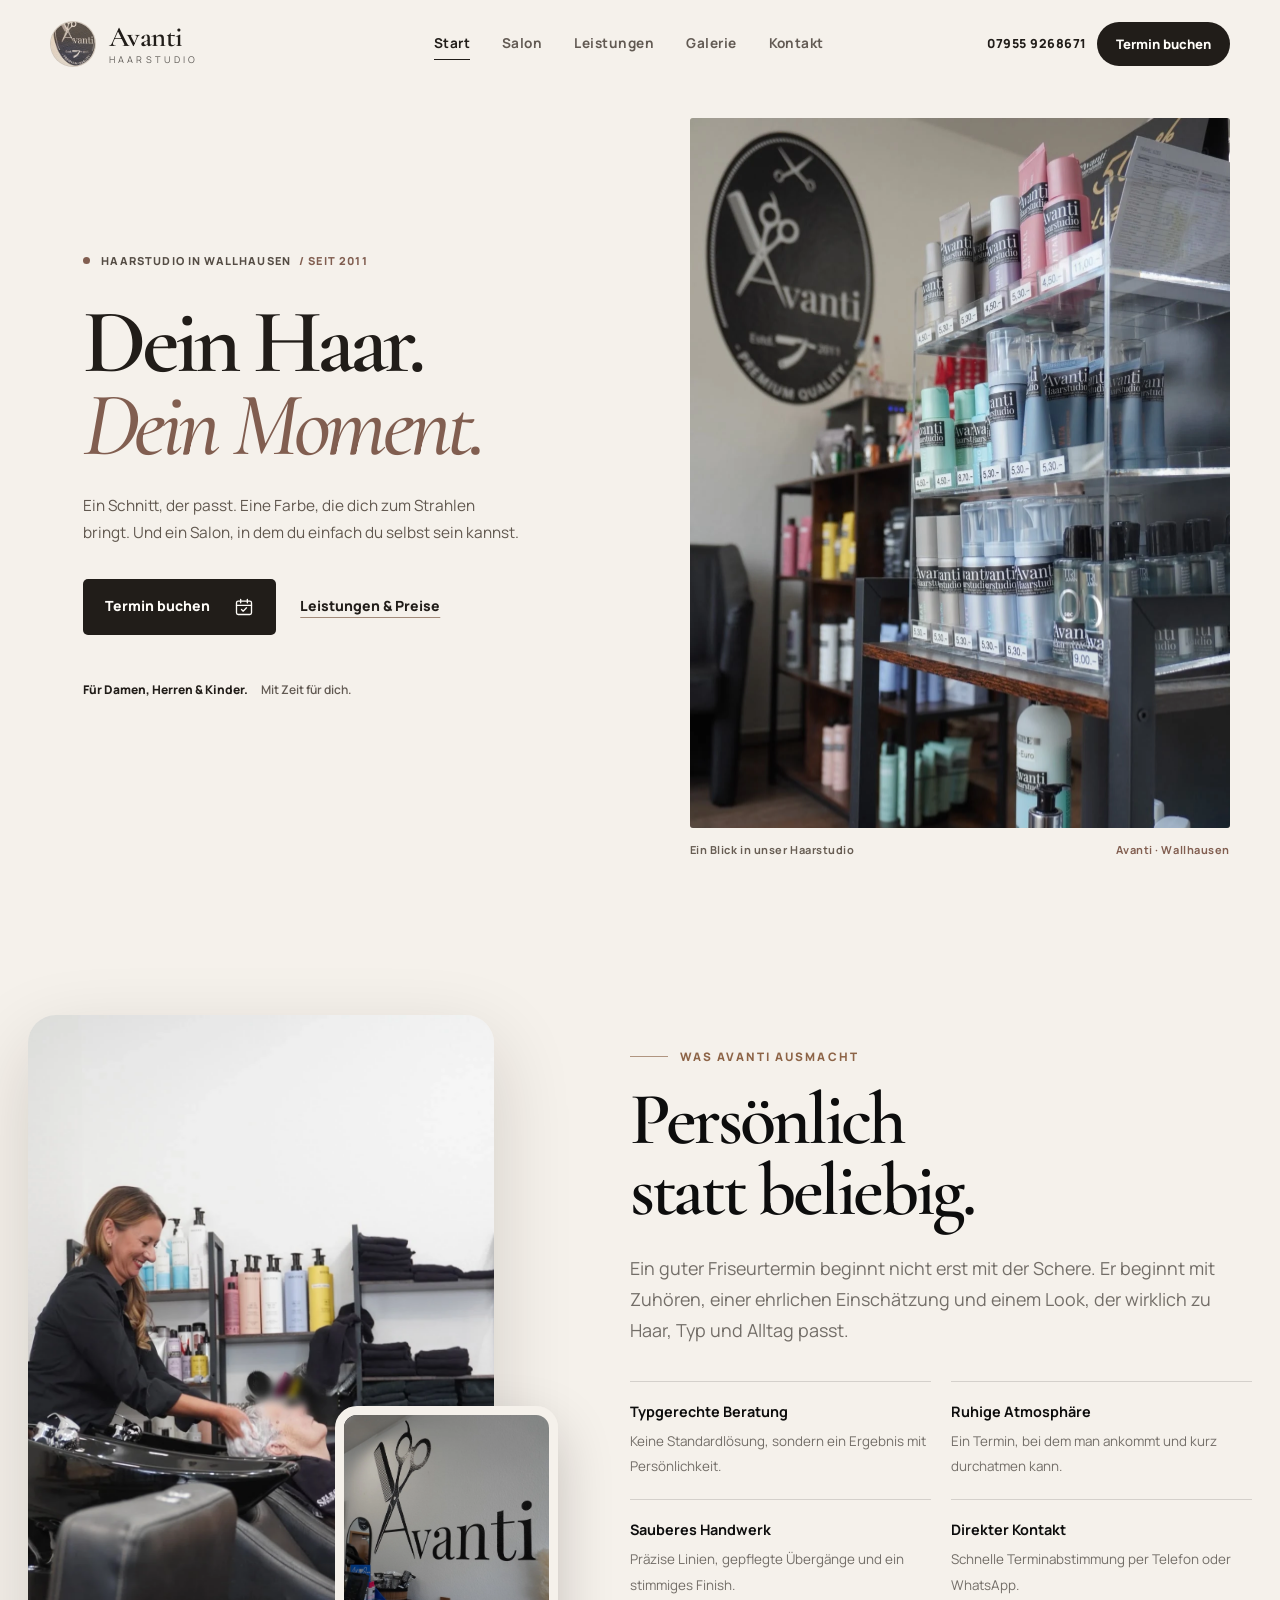
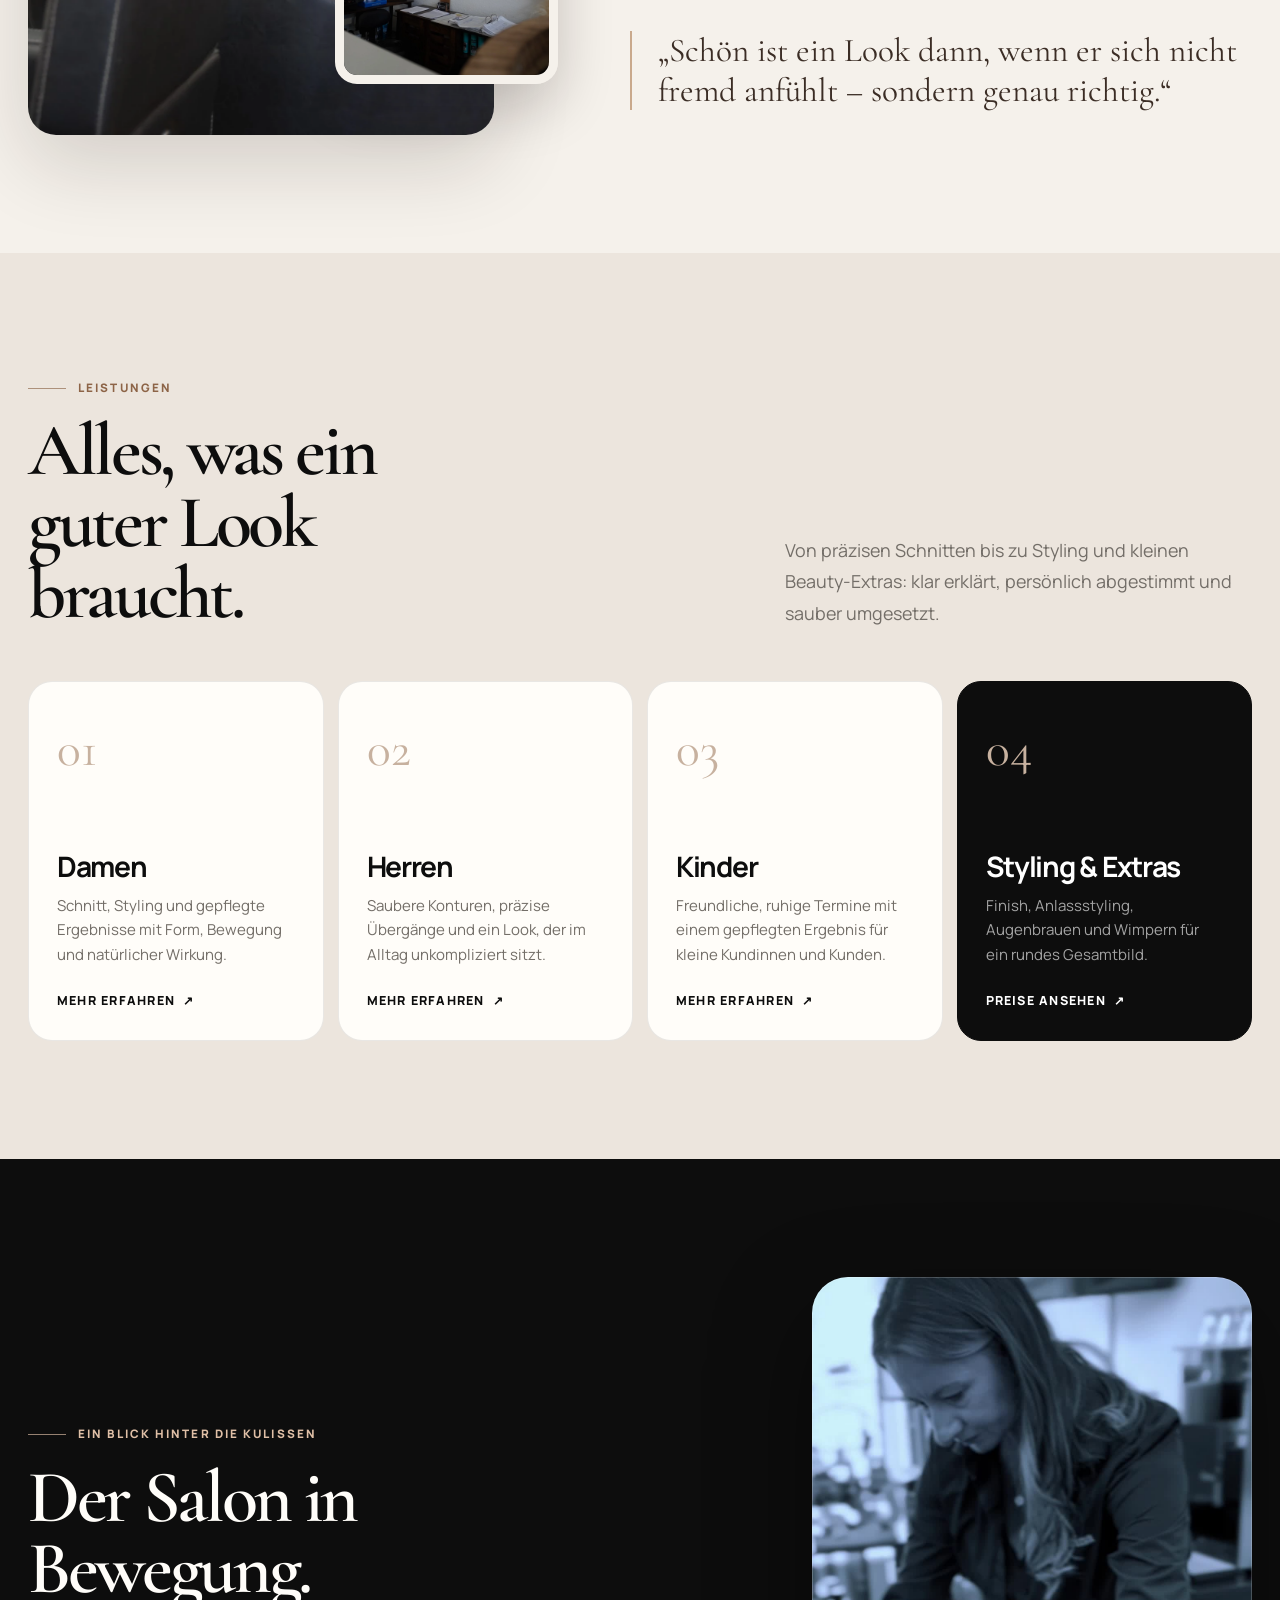
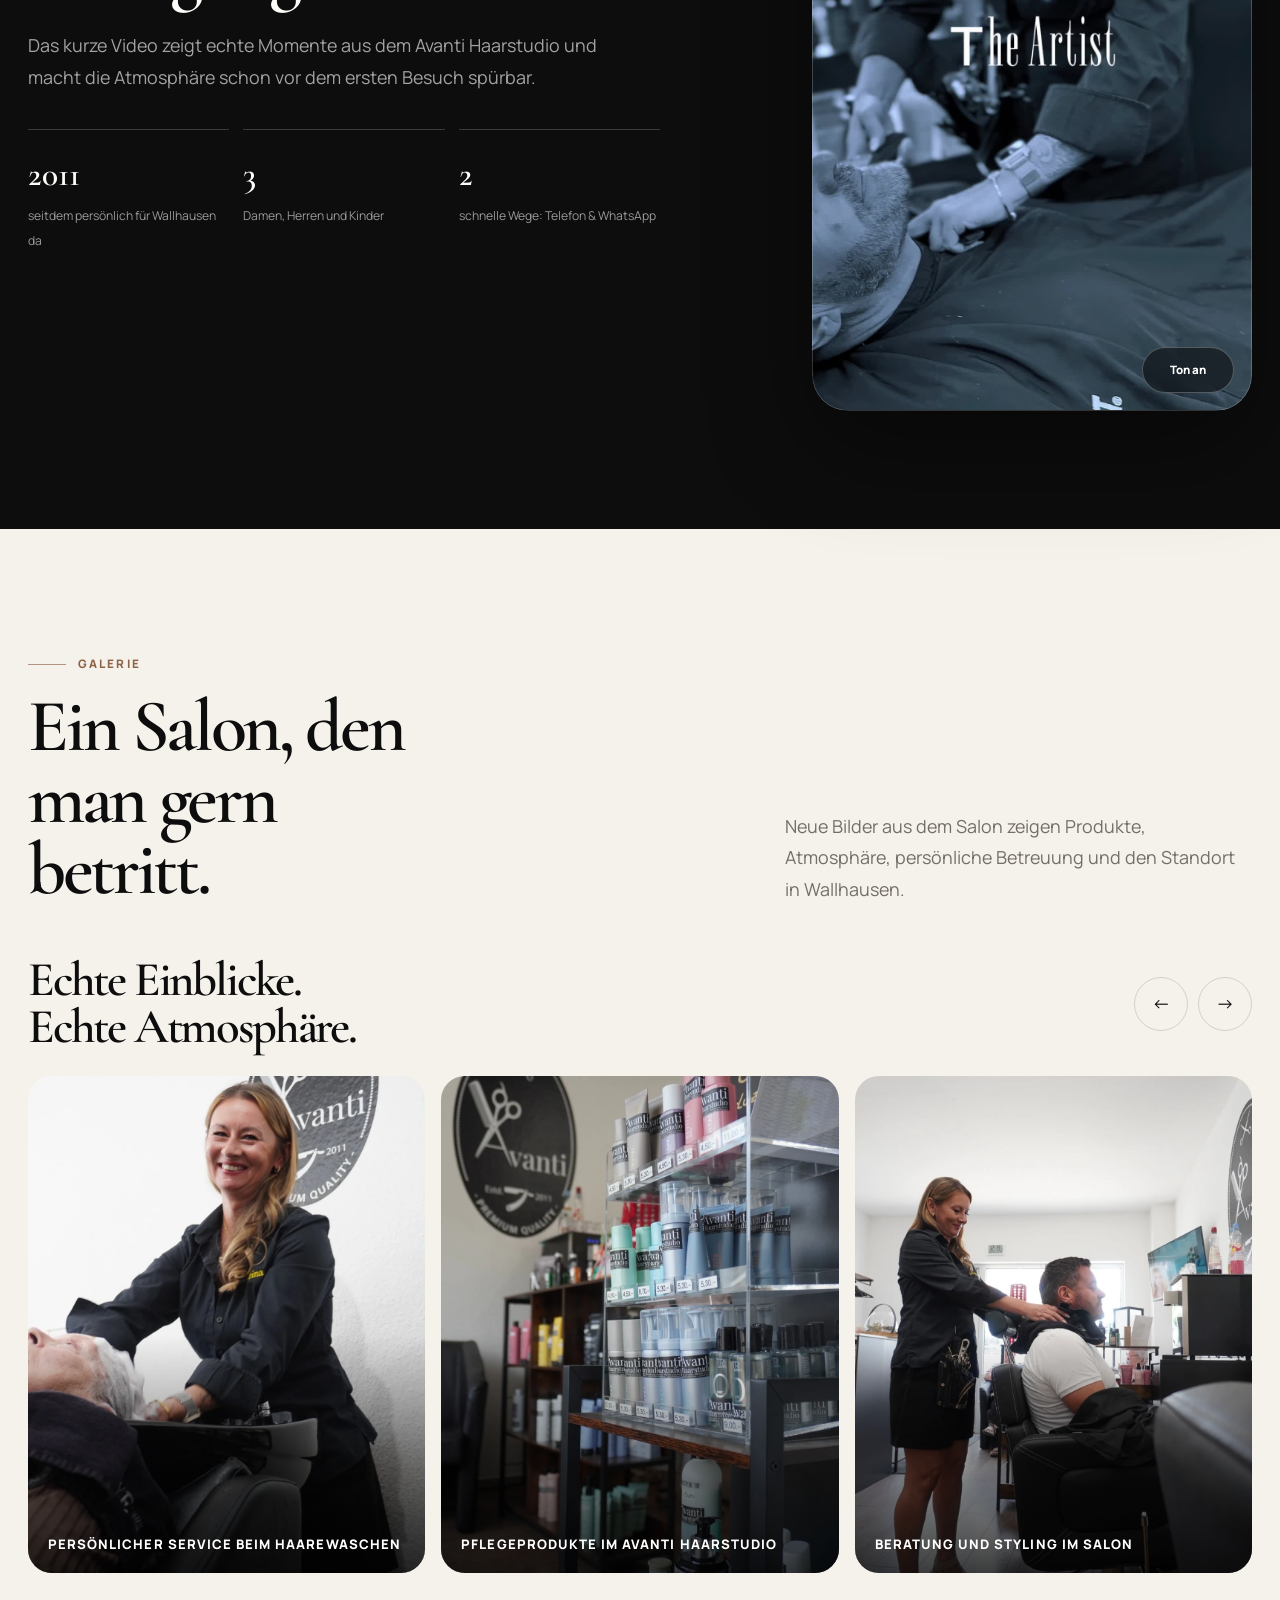
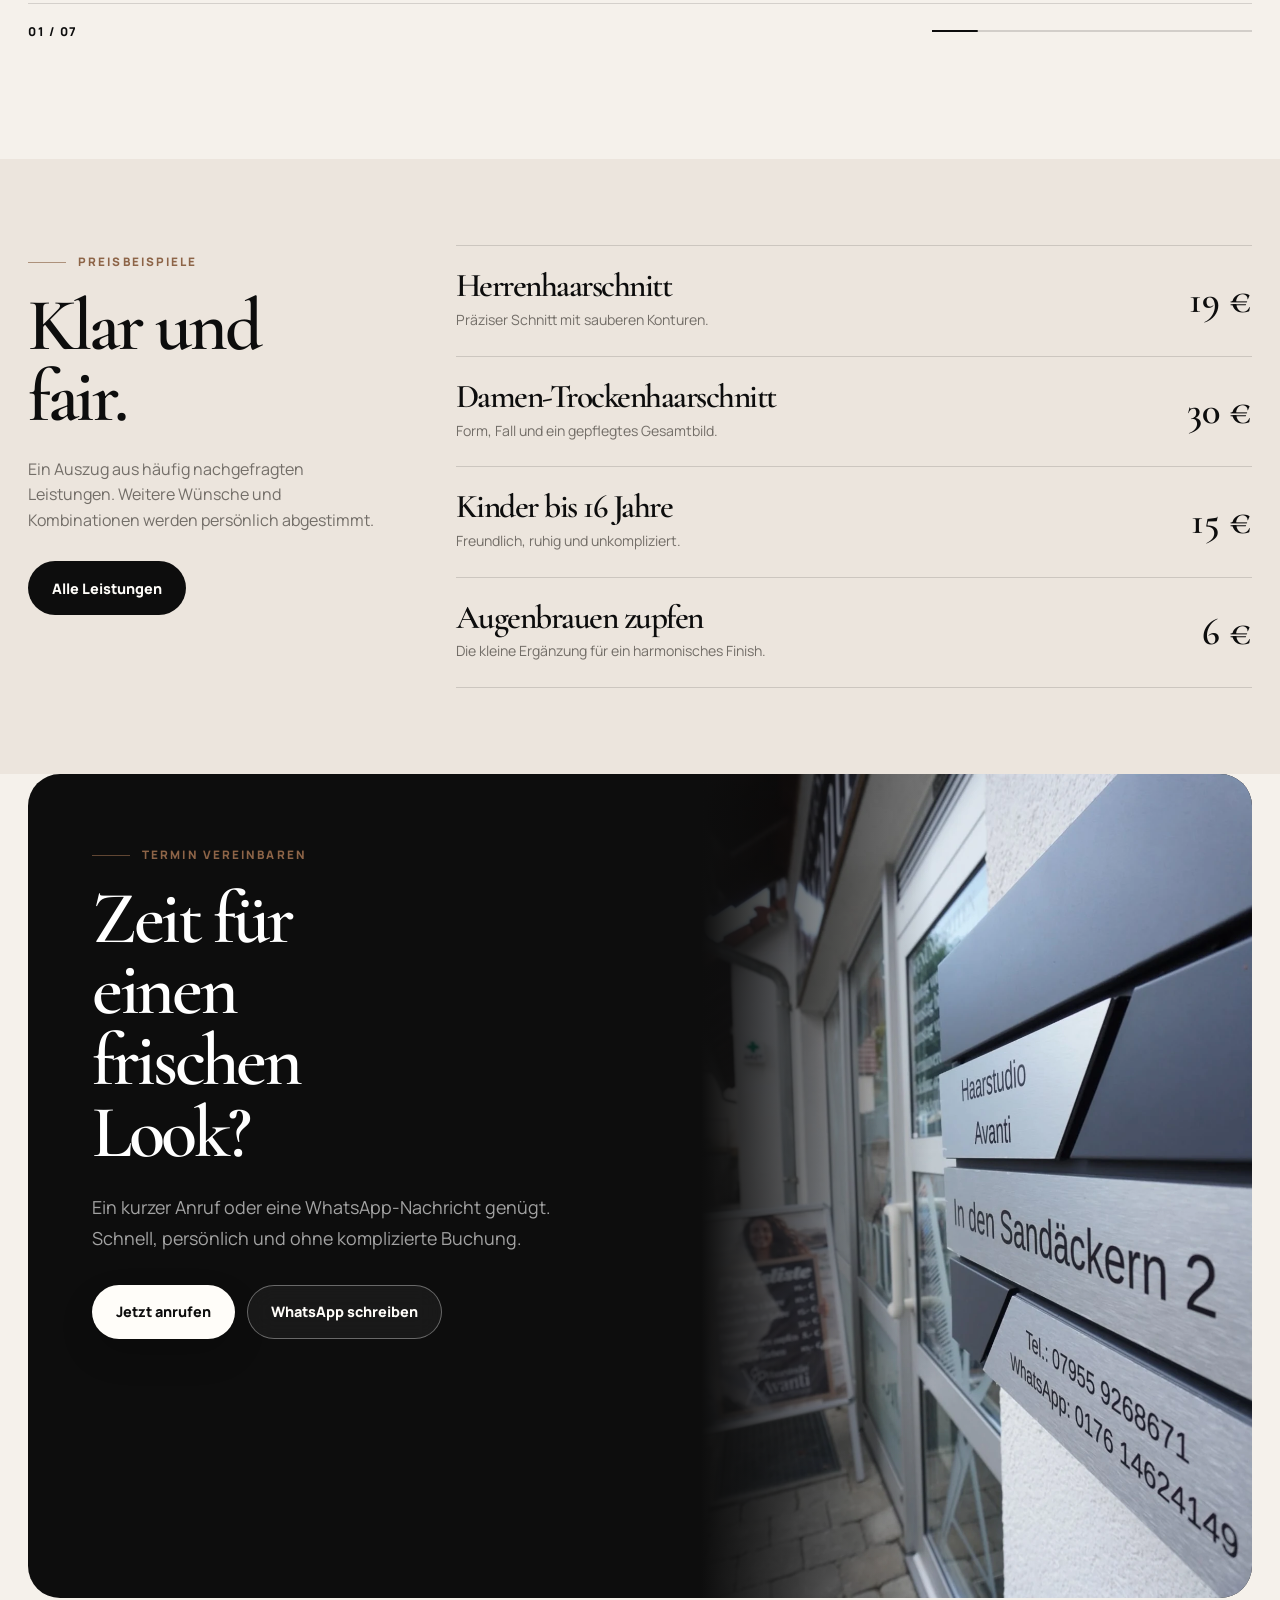
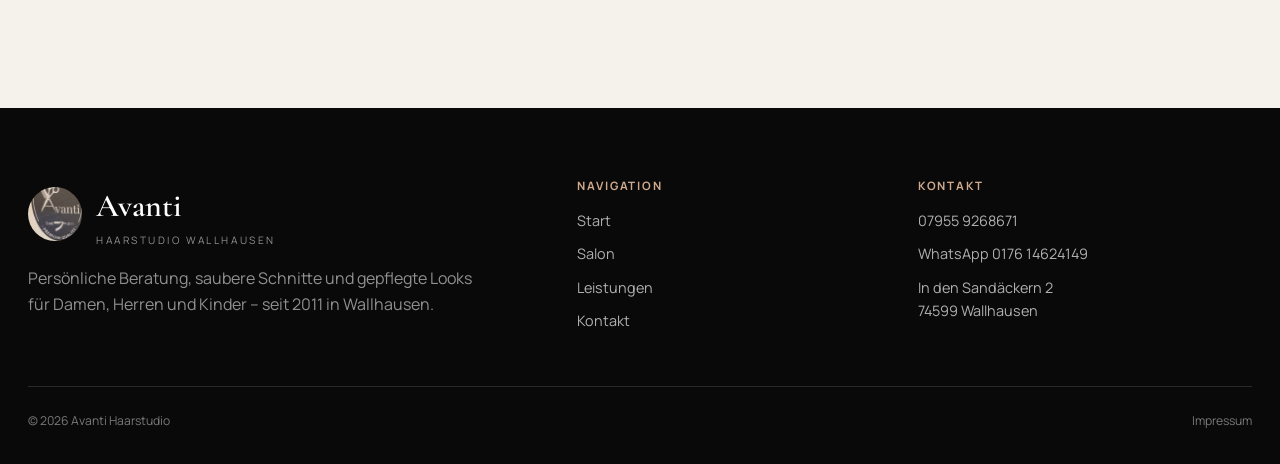
==== index.html @ 5f0ac70f "Add files via upload" ====
<!doctype html><html lang="de"><head><meta charset="utf-8"><meta name="viewport" content="width=device-width,initial-scale=1"><title>Avanti Haarstudio | Moderner Friseur in Wallhausen</title><meta name="description" content="Avanti Haarstudio in Wallhausen – persönliche Beratung, Damen-, Herren- und Kinderhaarschnitte, Styling und gepflegte Ergebnisse."><meta name="theme-color" content="#f5f1eb"><link rel="preconnect" href="https://fonts.googleapis.com"><link rel="preconnect" href="https://fonts.gstatic.com" crossorigin><link href="https://fonts.googleapis.com/css2?family=Cormorant+Garamond:ital,wght@0,500;0,600;0,700;1,500;1,600&family=Manrope:wght@400;500;600;700;800&display=swap" rel="stylesheet"><link rel="icon" href="./assets/img/favicon.svg" type="image/svg+xml"><link rel="stylesheet" href="./assets/css/style-v7.css"><link rel="stylesheet" href="./assets/css/home-hero-v8.css"><script type="application/ld+json">{"@context": "https://schema.org", "@type": "HairSalon", "name": "Avanti Haarstudio", "url": "https://haarstudio-avanti.de/", "telephone": "07955 9268671", "address": {"@type": "PostalAddress", "streetAddress": "In den Sandäckern 2", "postalCode": "74599", "addressLocality": "Wallhausen", "addressCountry": "DE"}}</script></head><body data-page="home"><header class="site-header"><div class="header-shell"><a class="brand" href="./" aria-label="Avanti Haarstudio Startseite"><span class="brand__mark"><img src="./assets/img/logo-mark.webp" alt="Avanti Haarstudio Logo"></span><span class="brand__text"><strong>Avanti</strong><small>HAARSTUDIO</small></span></a><nav class="main-nav" id="mainNav" aria-label="Hauptnavigation"><a href="./" data-page-link="home">Start</a><a href="./salon/" data-page-link="salon">Salon</a><a href="./leistungen/" data-page-link="leistungen">Leistungen</a><a href="./#galerie">Galerie</a><a href="./kontakt/" data-page-link="kontakt">Kontakt</a></nav><div class="header-actions"><a class="header-phone" href="tel:079559268671">07955 9268671</a><a class="btn btn--light btn--small" href="./termin/">Termin buchen</a><button class="menu-toggle" id="menuToggle" type="button" aria-expanded="false" aria-controls="mainNav" aria-label="Menü öffnen"><span></span><span></span><span></span></button></div></div></header><div class="nav-backdrop" id="navBackdrop"></div><main><section class="avanti-hero" aria-labelledby="avanti-hero-title">
  <div class="avanti-hero__layout">
    <div class="avanti-hero__copy">
      <div class="avanti-hero__eyebrow"><span class="avanti-hero__dot" aria-hidden="true"></span> Haarstudio in Wallhausen <span class="avanti-hero__since">/ Seit 2011</span></div>
      <h1 id="avanti-hero-title">Dein Haar.<br><em>Dein Moment.</em></h1>
      <p class="avanti-hero__description">Ein Schnitt, der passt. Eine Farbe, die dich zum Strahlen bringt. Und ein Salon, in dem du einfach du selbst sein kannst.</p>
      <div class="avanti-hero__actions">
        <a class="avanti-hero__primary" href="./termin/">Termin buchen <svg aria-hidden="true" width="20" height="20" viewBox="0 0 24 24" fill="none" stroke="currentColor" stroke-width="1.6" stroke-linecap="round" stroke-linejoin="round"><rect x="3" y="5" width="18" height="16" rx="2"/><path d="M16 3v4M8 3v4M3 10h18m-12 5 2 2 4-4"/></svg></a>
        <a class="avanti-hero__secondary" href="./leistungen/">Leistungen &amp; Preise</a>
      </div>
      <div class="avanti-hero__audience"><span>Für Damen, Herren &amp; Kinder.</span><span>Mit Zeit für dich.</span></div>
    </div>
    <figure class="avanti-hero__visual">
      <div class="avanti-hero__photo"><img src="./assets/img/hero-avanti-original.webp" width="1080" height="1616" alt="Originalaufnahme aus dem Avanti Haarstudio: Salonlogo und ausgewählte Haarpflegeprodukte" fetchpriority="high" decoding="async"></div>
      <figcaption><span>Ein Blick in unser Haarstudio</span><span>Avanti <span aria-hidden="true">&middot;</span> Wallhausen</span></figcaption>
    </figure>
  </div>
</section><section class="section"><div class="container editorial-grid"><div class="editorial-media reveal"><div class="editorial-media__main"><img src="./assets/img/salon-hero-side.webp?v=7" alt="Mitarbeiterin beim Haarewaschen im Avanti Haarstudio"></div><div class="editorial-media__detail"><img src="./assets/img/salon-logo-wall-new.webp" alt="Avanti Schriftzug im Salon"></div></div><div class="editorial-copy reveal"><span class="section-label">Was Avanti ausmacht</span><h2>Persönlich statt beliebig.</h2><p class="lead">Ein guter Friseurtermin beginnt nicht erst mit der Schere. Er beginnt mit Zuhören, einer ehrlichen Einschätzung und einem Look, der wirklich zu Haar, Typ und Alltag passt.</p><div class="editorial-points"><div class="editorial-point"><strong>Typgerechte Beratung</strong><span>Keine Standardlösung, sondern ein Ergebnis mit Persönlichkeit.</span></div><div class="editorial-point"><strong>Ruhige Atmosphäre</strong><span>Ein Termin, bei dem man ankommt und kurz durchatmen kann.</span></div><div class="editorial-point"><strong>Sauberes Handwerk</strong><span>Präzise Linien, gepflegte Übergänge und ein stimmiges Finish.</span></div><div class="editorial-point"><strong>Direkter Kontakt</strong><span>Schnelle Terminabstimmung per Telefon oder WhatsApp.</span></div></div><div class="quote">„Schön ist ein Look dann, wenn er sich nicht fremd anfühlt – sondern genau richtig.“</div></div></div></section><section class="section section--paper2"><div class="container"><div class="section-head reveal"><div><span class="section-label">Leistungen</span><h2>Alles, was ein guter Look braucht.</h2></div><p class="lead">Von präzisen Schnitten bis zu Styling und kleinen Beauty-Extras: klar erklärt, persönlich abgestimmt und sauber umgesetzt.</p></div><div class="service-grid"><article class="service-card reveal"><span class="service-card__number">01</span><div><h3>Damen</h3><p>Schnitt, Styling und gepflegte Ergebnisse mit Form, Bewegung und natürlicher Wirkung.</p><a class="service-card__link" href="./leistungen/">Mehr erfahren</a></div></article><article class="service-card reveal"><span class="service-card__number">02</span><div><h3>Herren</h3><p>Saubere Konturen, präzise Übergänge und ein Look, der im Alltag unkompliziert sitzt.</p><a class="service-card__link" href="./leistungen/">Mehr erfahren</a></div></article><article class="service-card reveal"><span class="service-card__number">03</span><div><h3>Kinder</h3><p>Freundliche, ruhige Termine mit einem gepflegten Ergebnis für kleine Kundinnen und Kunden.</p><a class="service-card__link" href="./leistungen/">Mehr erfahren</a></div></article><article class="service-card service-card--dark reveal"><span class="service-card__number">04</span><div><h3>Styling & Extras</h3><p>Finish, Anlassstyling, Augenbrauen und Wimpern für ein rundes Gesamtbild.</p><a class="service-card__link" href="./leistungen/">Preise ansehen</a></div></article></div></div></section><section class="section section--dark"><div class="container video-story"><div class="video-copy reveal"><span class="section-label">Ein Blick hinter die Kulissen</span><h2>Der Salon in Bewegung.</h2><p class="lead">Das kurze Video zeigt echte Momente aus dem Avanti Haarstudio und macht die Atmosphäre schon vor dem ersten Besuch spürbar.</p><div class="video-stats"><div class="video-stat"><strong>2011</strong><span>seitdem persönlich für Wallhausen da</span></div><div class="video-stat"><strong>3</strong><span>Damen, Herren und Kinder</span></div><div class="video-stat"><strong>2</strong><span>schnelle Wege: Telefon & WhatsApp</span></div></div></div><div class="video-frame reveal"><video data-salon-video autoplay muted loop playsinline poster="./assets/img/avanti-salon-tour-poster.jpg?v=7"><source src="./assets/img/avanti-salon-tour.mp4?v=7" type="video/mp4"></video><button class="video-toggle" data-video-toggle type="button">Ton an</button></div></div></section><section class="section" id="galerie"><div class="container"><div class="section-head reveal"><div><span class="section-label">Galerie</span><h2>Ein Salon, den man gern betritt.</h2></div><p class="lead">Neue Bilder aus dem Salon zeigen Produkte, Atmosphäre, persönliche Betreuung und den Standort in Wallhausen.</p></div><div class="gallery-shell reveal" data-gallery-slider><div class="gallery-toolbar"><h3>Echte Einblicke.<br>Echte Atmosphäre.</h3><div class="gallery-arrows"><button class="gallery-arrow" data-gallery-prev type="button" aria-label="Vorherige Bilder">←</button><button class="gallery-arrow" data-gallery-next type="button" aria-label="Nächste Bilder">→</button></div></div><div class="gallery-viewport"><div class="gallery-track"><article class="gallery-slide"><button class="gallery-card" data-lightbox="./assets/img/salon-wash-smile.webp" data-title="Persönlicher Service beim Haarewaschen"><img src="./assets/img/salon-wash-smile.webp" alt="Persönlicher Service beim Haarewaschen" loading="lazy"><span>Persönlicher Service beim Haarewaschen</span></button></article><article class="gallery-slide"><button class="gallery-card" data-lightbox="./assets/img/salon-products.webp?v=7" data-title="Pflegeprodukte im Avanti Haarstudio"><img src="./assets/img/salon-products.webp?v=7" alt="Pflegeprodukte im Avanti Haarstudio" loading="lazy"><span>Pflegeprodukte im Avanti Haarstudio</span></button></article><article class="gallery-slide"><button class="gallery-card" data-lightbox="./assets/img/salon-service-chair.webp" data-title="Beratung und Styling im Salon"><img src="./assets/img/salon-service-chair.webp" alt="Beratung und Styling im Salon" loading="lazy"><span>Beratung und Styling im Salon</span></button></article><article class="gallery-slide"><button class="gallery-card" data-lightbox="./assets/img/salon-relax-chair.webp" data-title="Entspannter Moment im Friseurstuhl"><img src="./assets/img/salon-relax-chair.webp" alt="Entspannter Moment im Friseurstuhl" loading="lazy"><span>Entspannter Moment im Friseurstuhl</span></button></article><article class="gallery-slide"><button class="gallery-card" data-lightbox="./assets/img/salon-logo-wall-new.webp" data-title="Das Avanti Logo im Salon"><img src="./assets/img/salon-logo-wall-new.webp" alt="Das Avanti Logo im Salon" loading="lazy"><span>Das Avanti Logo im Salon</span></button></article><article class="gallery-slide"><button class="gallery-card" data-lightbox="./assets/img/salon-exterior-sign.webp" data-title="Der Eingang in Wallhausen"><img src="./assets/img/salon-exterior-sign.webp" alt="Der Eingang in Wallhausen" loading="lazy"><span>Der Eingang in Wallhausen</span></button></article><article class="gallery-slide"><button class="gallery-card" data-lightbox="./assets/img/gallery-collage.webp" data-title="Frisuren und Stylings aus dem Salon"><img src="./assets/img/gallery-collage.webp" alt="Frisuren und Stylings aus dem Salon" loading="lazy"><span>Frisuren und Stylings aus dem Salon</span></button></article><article class="gallery-slide"><button class="gallery-card" data-lightbox="./assets/img/hair-smooth.webp" data-title="Gepflegtes glattes Finish"><img src="./assets/img/hair-smooth.webp" alt="Gepflegtes glattes Finish" loading="lazy"><span>Gepflegtes glattes Finish</span></button></article><article class="gallery-slide"><button class="gallery-card" data-lightbox="./assets/img/hair-curls.webp" data-title="Definierte Locken mit Glanz"><img src="./assets/img/hair-curls.webp" alt="Definierte Locken mit Glanz" loading="lazy"><span>Definierte Locken mit Glanz</span></button></article></div></div><div class="gallery-meta"><span class="gallery-counter" data-gallery-counter>01 / 07</span><div class="gallery-progress"><span data-gallery-progress></span></div></div></div></div></section><section class="section section--compact section--paper2"><div class="container price-layout"><div class="price-intro reveal"><span class="section-label">Preisbeispiele</span><h2>Klar und fair.</h2><p>Ein Auszug aus häufig nachgefragten Leistungen. Weitere Wünsche und Kombinationen werden persönlich abgestimmt.</p><a class="btn btn--dark" href="./leistungen/" style="margin-top:28px">Alle Leistungen</a></div><div class="price-list reveal"><div class="price-row"><div><h3>Herrenhaarschnitt</h3><p>Präziser Schnitt mit sauberen Konturen.</p></div><strong>19 €</strong></div><div class="price-row"><div><h3>Damen-Trockenhaarschnitt</h3><p>Form, Fall und ein gepflegtes Gesamtbild.</p></div><strong>30 €</strong></div><div class="price-row"><div><h3>Kinder bis 16 Jahre</h3><p>Freundlich, ruhig und unkompliziert.</p></div><strong>15 €</strong></div><div class="price-row"><div><h3>Augenbrauen zupfen</h3><p>Die kleine Ergänzung für ein harmonisches Finish.</p></div><strong>6 €</strong></div></div></div></section><section class="contact-band"><div class="container contact-card reveal"><div class="contact-card__copy"><span class="section-label">Termin vereinbaren</span><h2>Zeit für einen frischen Look?</h2><p class="lead">Ein kurzer Anruf oder eine WhatsApp-Nachricht genügt. Schnell, persönlich und ohne komplizierte Buchung.</p><div class="contact-card__actions"><a class="btn btn--light" href="tel:079559268671">Jetzt anrufen</a><a class="btn btn--outline" href="https://wa.me/4917614624149" target="_blank" rel="noopener">WhatsApp schreiben</a></div></div><div class="contact-card__media"><img src="./assets/img/salon-exterior-sign.webp" alt="Eingang des Avanti Haarstudios in Wallhausen"></div></div></section></main><footer class="site-footer"><div class="container"><div class="footer-grid"><div><div class="footer-brand"><img src="./assets/img/logo-mark.webp" alt="Avanti Haarstudio Logo"><div><strong>Avanti</strong><small>HAARSTUDIO WALLHAUSEN</small></div></div><p class="footer-copy">Persönliche Beratung, saubere Schnitte und gepflegte Looks für Damen, Herren und Kinder – seit 2011 in Wallhausen.</p></div><div class="footer-col"><h4>Navigation</h4><a href="./">Start</a><a href="./salon/">Salon</a><a href="./leistungen/">Leistungen</a><a href="./kontakt/">Kontakt</a></div><div class="footer-col"><h4>Kontakt</h4><a href="tel:079559268671">07955 9268671</a><a href="https://wa.me/4917614624149" target="_blank" rel="noopener">WhatsApp 0176 14624149</a><span>In den Sandäckern 2<br>74599 Wallhausen</span></div></div><div class="footer-bottom"><span>© <span data-year></span> Avanti Haarstudio</span><a href="./impressum/">Impressum</a></div></div></footer><div class="mobile-actions"><a href="tel:079559268671">Anrufen</a><a href="https://wa.me/4917614624149" target="_blank" rel="noopener">WhatsApp</a></div><div class="lightbox" id="lightbox" aria-hidden="true"><button class="lightbox-close" id="lightboxClose" aria-label="Galerie schließen">×</button><div><img id="lightboxImg" src="" alt=""><p id="lightboxText"></p></div></div><script src="./assets/js/script-v7.js"></script></body></html>
---- assets/css/style-v7.css ----
:root{
  --ink:#0d0d0d;
  --ink-soft:#1a1918;
  --paper:#f5f1eb;
  --paper-2:#ece5dd;
  --white:#fffdf9;
  --sand:#c9a98c;
  --sand-deep:#8d6447;
  --rose:#b88779;
  --muted:#736e68;
  --line:rgba(13,13,13,.14);
  --line-light:rgba(255,255,255,.18);
  --radius:28px;
  --radius-sm:18px;
  --shadow:0 28px 80px rgba(30,20,14,.16);
  --container:min(1240px,calc(100vw - 56px));
  --header-h:88px;
  --ease:cubic-bezier(.2,.76,.2,1);
}
*{box-sizing:border-box}
html{scroll-behavior:smooth}
body{margin:0;background:var(--paper);color:var(--ink);font-family:"Manrope","Segoe UI",Arial,sans-serif;line-height:1.6;-webkit-font-smoothing:antialiased}
body.menu-open{overflow:hidden}
img,video{display:block;max-width:100%}
a{color:inherit;text-decoration:none}
button,input,textarea{font:inherit}
button{cursor:pointer}
.container{width:var(--container);margin-inline:auto}
.section{padding:118px 0}
.section--compact{padding:86px 0}
.section--dark{background:var(--ink);color:var(--white)}
.section--paper2{background:var(--paper-2)}
.eyebrow,.section-label{display:inline-flex;align-items:center;gap:12px;font-size:.73rem;font-weight:800;letter-spacing:.18em;text-transform:uppercase}
.eyebrow::before,.section-label::before{content:"";width:38px;height:1px;background:currentColor;opacity:.65}
.section-label{color:var(--sand-deep)}
.section--dark .section-label{color:#dfbfa6}
h1,h2,h3,h4{margin:0;line-height:.96;letter-spacing:-.045em}
h1,h2{font-family:"Cormorant Garamond",Georgia,serif;font-weight:600}
h1{font-size:clamp(4.5rem,8vw,9.8rem)}
h2{font-size:clamp(3.1rem,5.8vw,6.3rem)}
h3{font-size:clamp(1.45rem,2.2vw,2.15rem)}
p{margin:0;color:var(--muted)}
.lead{font-size:clamp(1.03rem,1.4vw,1.22rem);line-height:1.75}
.section-head{display:grid;grid-template-columns:minmax(0,1.2fr) minmax(280px,.8fr);gap:56px;align-items:end;margin-bottom:52px}
.section-head h2{margin-top:18px;max-width:11ch}
.section-head p{max-width:52ch;justify-self:end}
.kicker{display:inline-flex;margin-bottom:18px;color:var(--sand-deep);font-size:.72rem;font-weight:800;letter-spacing:.18em;text-transform:uppercase}
.btn{display:inline-flex;align-items:center;justify-content:center;gap:10px;min-height:54px;padding:0 23px;border-radius:999px;border:1px solid transparent;font-weight:800;font-size:.9rem;transition:transform .25s ease,background .25s ease,color .25s ease,border-color .25s ease,box-shadow .25s ease}
.btn:hover{transform:translateY(-2px)}
.btn--light{background:var(--white);color:var(--ink);box-shadow:0 15px 34px rgba(0,0,0,.16)}
.btn--light:hover{background:#fff}
.btn--dark{background:var(--ink);color:var(--white)}
.btn--outline{border-color:rgba(255,255,255,.35);color:var(--white);background:rgba(255,255,255,.05);backdrop-filter:blur(12px)}
.btn--outline-dark{border-color:var(--line);color:var(--ink);background:transparent}
.btn--accent{background:var(--sand);color:#17110d;box-shadow:0 16px 38px rgba(141,100,71,.25)}
.btn--small{min-height:46px;padding:0 18px;font-size:.82rem}

/* Full-width header inside hero */
.site-header{position:fixed;inset:0 0 auto;z-index:100;transition:background .35s ease,border-color .35s ease,backdrop-filter .35s ease}
.site-header.is-scrolled{background:rgba(13,13,13,.88);border-bottom:1px solid rgba(255,255,255,.1);backdrop-filter:blur(18px) saturate(125%)}
.header-shell{width:min(1500px,calc(100vw - 48px));min-height:var(--header-h);margin:auto;display:flex;align-items:center;justify-content:space-between;gap:24px}
.brand{display:flex;align-items:center;gap:13px;min-width:220px;color:#fff}
.brand__mark{width:46px;height:46px;overflow:hidden;border-radius:50%;border:1px solid rgba(255,255,255,.25);background:#e9dfd2}
.brand__mark img{width:100%;height:100%;object-fit:cover}
.brand__text{display:grid;line-height:1}
.brand__text strong{font-family:"Cormorant Garamond",Georgia,serif;font-size:1.8rem;font-weight:600;letter-spacing:-.02em}
.brand__text small{margin-top:3px;font-size:.58rem;letter-spacing:.34em;opacity:.7}
.main-nav{display:flex;align-items:center;justify-content:center;gap:2px}
.main-nav>a{position:relative;padding:13px 15px;color:rgba(255,255,255,.78);font-size:.78rem;font-weight:800;letter-spacing:.08em;text-transform:uppercase}
.main-nav>a::after{content:"";position:absolute;left:15px;right:15px;bottom:8px;height:1px;background:#fff;transform:scaleX(0);transform-origin:left;transition:transform .25s ease}
.main-nav>a:hover,.main-nav>a.is-active{color:#fff}
.main-nav>a:hover::after,.main-nav>a.is-active::after{transform:scaleX(1)}
.header-actions{display:flex;align-items:center;justify-content:flex-end;gap:10px;min-width:220px}
.header-phone{color:#fff;font-size:.78rem;font-weight:800;letter-spacing:.04em}
.menu-toggle{display:none;position:relative;width:48px;height:48px;border-radius:50%;border:1px solid rgba(255,255,255,.22);background:rgba(255,255,255,.08);color:#fff}
.menu-toggle span{position:absolute;left:14px;right:14px;height:2px;background:currentColor;border-radius:9px;transition:.25s ease}
.menu-toggle span:nth-child(1){top:17px}.menu-toggle span:nth-child(2){top:23px}.menu-toggle span:nth-child(3){top:29px}
.menu-toggle.is-open span:nth-child(1){top:23px;transform:rotate(45deg)}
.menu-toggle.is-open span:nth-child(2){opacity:0}
.menu-toggle.is-open span:nth-child(3){top:23px;transform:rotate(-45deg)}
.nav-backdrop{position:fixed;inset:0;z-index:90;background:rgba(0,0,0,.55);backdrop-filter:blur(8px);opacity:0;pointer-events:none;transition:opacity .25s ease}
.nav-backdrop.is-visible{opacity:1;pointer-events:auto}

/* Home hero */
.hero{position:relative;min-height:100svh;color:#fff;background:#0b0b0b;overflow:hidden;isolation:isolate}
.hero-media{position:absolute;inset:0;z-index:-3;display:grid;grid-template-columns:minmax(0,2fr) minmax(340px,.72fr);gap:3px;background:#111}
.hero-media__main,.hero-media__side figure{position:relative;overflow:hidden;margin:0}
.hero-media__main img,.hero-media__side img{width:100%;height:100%;object-fit:cover;transition:transform 1.4s var(--ease)}
.hero-media__main img{object-position:center 24%}
.hero-media__side{display:grid;grid-template-rows:1fr 1fr;gap:3px}
.hero-media__side figure:first-child img{object-position:center 20%}
.hero-media__side figure:last-child img{object-position:center 35%}
.hero::before{content:"";position:absolute;inset:0;z-index:-2;background:linear-gradient(90deg,rgba(4,4,4,.89) 0%,rgba(4,4,4,.69) 38%,rgba(4,4,4,.17) 70%,rgba(4,4,4,.28) 100%),linear-gradient(180deg,rgba(0,0,0,.23),transparent 38%,rgba(0,0,0,.78) 100%)}
.hero::after{content:"";position:absolute;inset:auto 0 0;height:30%;z-index:-1;background:linear-gradient(180deg,transparent,#0d0d0d)}
.hero-inner{min-height:100svh;padding:calc(var(--header-h) + 92px) 0 52px;display:flex;flex-direction:column;justify-content:flex-end}
.hero-copy{max-width:970px}
.hero-copy .eyebrow{color:#ead2bf}
.hero-copy h1{max-width:8.7ch;margin:20px 0 28px;text-wrap:balance}
.hero-copy .lead{max-width:620px;color:rgba(255,255,255,.78)}
.hero-actions{display:flex;flex-wrap:wrap;gap:12px;margin-top:30px}
.hero-bottom{margin-top:56px;padding-top:24px;border-top:1px solid rgba(255,255,255,.19);display:grid;grid-template-columns:repeat(4,1fr);gap:18px}
.hero-fact{display:grid;gap:6px}
.hero-fact strong{font-size:.78rem;letter-spacing:.12em;text-transform:uppercase}
.hero-fact span{font-size:.82rem;color:rgba(255,255,255,.62)}
.scroll-note{position:absolute;right:32px;bottom:52px;display:flex;align-items:center;gap:10px;font-size:.67rem;font-weight:800;letter-spacing:.16em;text-transform:uppercase;writing-mode:vertical-rl;color:rgba(255,255,255,.56)}
.scroll-note::before{content:"";width:1px;height:54px;background:linear-gradient(#fff,transparent)}

/* Page hero */
.page-hero{position:relative;min-height:78svh;display:flex;align-items:flex-end;color:#fff;background:#111;overflow:hidden;isolation:isolate}
.page-hero__media{position:absolute;inset:0;z-index:-3}
.page-hero__media img{width:100%;height:100%;object-fit:cover}
.page-hero::before{content:"";position:absolute;inset:0;z-index:-2;background:linear-gradient(90deg,rgba(4,4,4,.9) 0%,rgba(4,4,4,.68) 43%,rgba(4,4,4,.18) 78%),linear-gradient(180deg,rgba(0,0,0,.25),transparent 42%,rgba(0,0,0,.75))}
.page-hero__inner{width:var(--container);margin:auto;padding:calc(var(--header-h) + 95px) 0 72px}
.page-hero__copy{max-width:900px}
.page-hero__copy h1{font-size:clamp(4rem,7vw,8.4rem);max-width:9ch;margin:20px 0 26px}
.page-hero__copy p{max-width:620px;color:rgba(255,255,255,.78)}
.page-hero__actions{display:flex;flex-wrap:wrap;gap:12px;margin-top:28px}

/* Marquee */
.marquee{overflow:hidden;background:var(--ink);color:#fff;border-top:1px solid rgba(255,255,255,.08);border-bottom:1px solid rgba(255,255,255,.08)}
.marquee-track{display:flex;width:max-content;animation:marquee 28s linear infinite}
.marquee span{display:inline-flex;align-items:center;gap:28px;padding:18px 28px;font-family:"Cormorant Garamond",Georgia,serif;font-size:1.15rem;letter-spacing:.06em;white-space:nowrap}
.marquee span::after{content:"✦";color:var(--sand)}
@keyframes marquee{to{transform:translateX(-50%)}}

/* Editorial sections */
.editorial-grid{display:grid;grid-template-columns:minmax(0,.92fr) minmax(0,1.08fr);gap:72px;align-items:center}
.editorial-media{position:relative;min-height:720px}
.editorial-media__main{position:absolute;inset:0 12% 0 0;border-radius:var(--radius);overflow:hidden;box-shadow:var(--shadow)}
.editorial-media__main img{width:100%;height:100%;object-fit:cover;object-position:center 15%}
.editorial-media__detail{position:absolute;right:0;bottom:7%;width:42%;aspect-ratio:4/5;border:9px solid var(--paper);border-radius:22px;overflow:hidden;box-shadow:0 22px 56px rgba(20,12,8,.2)}
.editorial-media__detail img{width:100%;height:100%;object-fit:cover}
.editorial-copy h2{margin:18px 0 26px;max-width:10ch}
.editorial-copy p{max-width:54ch}
.editorial-points{display:grid;grid-template-columns:1fr 1fr;gap:20px;margin-top:34px}
.editorial-point{padding-top:18px;border-top:1px solid var(--line)}
.editorial-point strong{display:block;margin-bottom:5px;font-size:.9rem}
.editorial-point span{font-size:.84rem;color:var(--muted)}
.quote{margin-top:34px;padding-left:26px;border-left:2px solid var(--sand);font-family:"Cormorant Garamond",Georgia,serif;font-size:clamp(1.6rem,2.6vw,2.45rem);line-height:1.18;color:#3b2d25}

/* Service cards */
.service-grid{display:grid;grid-template-columns:repeat(4,minmax(0,1fr));gap:14px}
.service-card{position:relative;min-height:360px;padding:28px;border-radius:24px;background:var(--white);border:1px solid rgba(13,13,13,.09);display:flex;flex-direction:column;justify-content:space-between;overflow:hidden;transition:transform .3s ease,box-shadow .3s ease}
.service-card:hover{transform:translateY(-7px);box-shadow:var(--shadow)}
.service-card__number{font-family:"Cormorant Garamond",Georgia,serif;font-size:3.1rem;color:#c7b19f}
.service-card h3{margin-bottom:14px}
.service-card p{font-size:.94rem}
.service-card__link{display:inline-flex;align-items:center;gap:8px;margin-top:24px;font-size:.78rem;font-weight:800;letter-spacing:.1em;text-transform:uppercase}
.service-card__link::after{content:"↗"}
.service-card--dark{background:var(--ink);color:#fff;border-color:var(--ink)}
.service-card--dark p{color:rgba(255,255,255,.62)}

/* Video story */
.video-story{display:grid;grid-template-columns:minmax(0,.84fr) minmax(360px,.68fr);gap:80px;align-items:center}
.video-copy h2{margin:18px 0 26px;max-width:10ch}
.video-copy p{color:rgba(255,255,255,.62);max-width:52ch}
.video-stats{display:grid;grid-template-columns:repeat(3,1fr);gap:14px;margin-top:36px}
.video-stat{padding:18px 0;border-top:1px solid rgba(255,255,255,.18)}
.video-stat strong{display:block;font-family:"Cormorant Garamond",Georgia,serif;font-size:2.1rem;font-weight:600}
.video-stat span{font-size:.76rem;color:rgba(255,255,255,.58)}
.video-frame{position:relative;justify-self:end;width:min(440px,100%);aspect-ratio:9/15;border-radius:36px;overflow:hidden;background:#000;box-shadow:0 36px 100px rgba(0,0,0,.42)}
.video-frame video{width:100%;height:100%;object-fit:cover}
.video-frame::after{content:"";position:absolute;inset:0;pointer-events:none;border:1px solid rgba(255,255,255,.2);border-radius:inherit}
.video-toggle{position:absolute;right:18px;bottom:18px;z-index:2;min-width:92px;height:46px;padding:0 15px;border-radius:999px;border:1px solid rgba(255,255,255,.25);background:rgba(0,0,0,.5);color:#fff;font-size:.72rem;font-weight:800;backdrop-filter:blur(10px)}

/* Gallery slider */
.gallery-shell{position:relative}
.gallery-toolbar{display:flex;justify-content:space-between;align-items:center;gap:20px;margin-bottom:26px}
.gallery-toolbar h3{font-family:"Cormorant Garamond",Georgia,serif;font-size:clamp(2.2rem,3.8vw,4rem);font-weight:600}
.gallery-arrows{display:flex;gap:10px}
.gallery-arrow{width:54px;height:54px;border-radius:50%;border:1px solid var(--line);background:transparent;color:var(--ink);font-size:1.15rem;transition:.25s ease}
.gallery-arrow:hover{background:var(--ink);color:#fff}
.gallery-viewport{overflow:hidden}
.gallery-track{display:flex;gap:16px;transition:transform .65s var(--ease);will-change:transform}
.gallery-slide{flex:0 0 calc((100% - 32px)/3);min-width:0}
.gallery-card{position:relative;width:100%;aspect-ratio:4/5;border:0;padding:0;border-radius:24px;overflow:hidden;background:#ddd;text-align:left}
.gallery-card img{width:100%;height:100%;object-fit:cover;transition:transform .8s var(--ease)}
.gallery-card:hover img{transform:scale(1.045)}
.gallery-card::after{content:"";position:absolute;inset:auto 0 0;height:48%;background:linear-gradient(transparent,rgba(0,0,0,.76))}
.gallery-card span{position:absolute;left:20px;right:20px;bottom:18px;z-index:1;color:#fff;font-size:.82rem;font-weight:800;letter-spacing:.08em;text-transform:uppercase}
.gallery-meta{display:flex;justify-content:space-between;align-items:center;margin-top:22px;padding-top:18px;border-top:1px solid var(--line)}
.gallery-counter{font-size:.76rem;font-weight:800;letter-spacing:.14em}
.gallery-progress{width:min(320px,48%);height:2px;background:rgba(13,13,13,.15);overflow:hidden}
.gallery-progress span{display:block;width:100%;height:100%;background:var(--ink);transform-origin:left;transition:transform .5s ease}

/* Price section */
.price-layout{display:grid;grid-template-columns:minmax(300px,.62fr) minmax(0,1.38fr);gap:70px;align-items:start}
.price-intro{position:sticky;top:130px}
.price-intro h2{margin:18px 0 24px;max-width:7ch}
.price-intro p{max-width:42ch}
.price-list{border-top:1px solid var(--line)}
.price-row{display:grid;grid-template-columns:1fr auto;gap:28px;padding:24px 0;border-bottom:1px solid var(--line);align-items:center}
.price-row h3{font-family:"Cormorant Garamond",Georgia,serif;font-size:clamp(1.7rem,2.6vw,2.5rem);font-weight:600}
.price-row p{margin-top:7px;font-size:.88rem}
.price-row strong{font-family:"Cormorant Garamond",Georgia,serif;font-size:clamp(2rem,3vw,3.2rem);font-weight:600;white-space:nowrap}

/* Contact */
.contact-band{padding:0 0 110px}
.contact-card{position:relative;overflow:hidden;border-radius:32px;background:var(--ink);color:#fff;display:grid;grid-template-columns:minmax(0,1.1fr) minmax(320px,.9fr);min-height:520px}
.contact-card__copy{padding:64px}
.contact-card__copy h2{margin:18px 0 24px;max-width:9ch}
.contact-card__copy p{color:rgba(255,255,255,.62);max-width:48ch}
.contact-card__actions{display:flex;flex-wrap:wrap;gap:12px;margin-top:30px}
.contact-card__media{position:relative;overflow:hidden}
.contact-card__media img{width:100%;height:100%;object-fit:cover}
.contact-card__media::after{content:"";position:absolute;inset:0;background:linear-gradient(90deg,var(--ink),transparent 42%)}

/* Inner content */
.split-feature{display:grid;grid-template-columns:minmax(0,1fr) minmax(0,1fr);gap:18px}
.feature-image{min-height:620px;border-radius:26px;overflow:hidden}
.feature-image img{width:100%;height:100%;object-fit:cover}
.feature-copy{padding:54px;border-radius:26px;background:var(--white);display:flex;flex-direction:column;justify-content:center}
.feature-copy h2{margin:18px 0 24px;max-width:9ch}
.feature-copy p{max-width:48ch}
.feature-list{display:grid;gap:14px;margin-top:28px}
.feature-list div{display:grid;grid-template-columns:34px 1fr;gap:12px;padding-top:14px;border-top:1px solid var(--line)}
.feature-list span{font-size:.74rem;font-weight:800;color:var(--sand-deep)}
.feature-list strong{font-size:.92rem}

.contact-grid{display:grid;grid-template-columns:minmax(0,1fr) minmax(320px,.78fr);gap:18px}
.contact-panel,.contact-side{padding:46px;border-radius:26px;background:var(--white);border:1px solid rgba(13,13,13,.08)}
.contact-panel h2{margin:18px 0 26px;max-width:10ch}
.contact-data{display:grid;margin-top:30px;border-top:1px solid var(--line)}
.contact-row{display:grid;grid-template-columns:130px 1fr;gap:24px;padding:20px 0;border-bottom:1px solid var(--line)}
.contact-row span{font-size:.72rem;font-weight:800;letter-spacing:.1em;text-transform:uppercase;color:var(--muted)}
.contact-row strong{text-align:right;font-size:.96rem}
.contact-side{background:var(--ink);color:#fff}
.contact-side p{color:rgba(255,255,255,.62)}
.contact-side h3{margin:18px 0}
.contact-side .btn{width:100%;margin-top:10px}

.legal-grid{display:grid;grid-template-columns:minmax(0,1fr) minmax(300px,.55fr);gap:18px}
.legal-card{padding:46px;border-radius:26px;background:var(--white);border:1px solid rgba(13,13,13,.08)}
.legal-card h2{margin:18px 0 28px;font-size:clamp(2.8rem,4.6vw,5rem)}
.legal-card h3{margin:28px 0 12px}
.legal-card p+ p{margin-top:14px}
.legal-note{background:var(--ink);color:#fff}
.legal-note p{color:rgba(255,255,255,.62)}

/* Footer */
.site-footer{background:#090909;color:#fff;padding:72px 0 34px}
.footer-grid{display:grid;grid-template-columns:1.2fr .7fr .8fr;gap:48px;padding-bottom:44px;border-bottom:1px solid rgba(255,255,255,.13)}
.footer-brand{display:flex;align-items:center;gap:14px}
.footer-brand img{width:54px;height:54px;border-radius:50%;object-fit:cover}
.footer-brand strong{font-family:"Cormorant Garamond",Georgia,serif;font-size:2rem;font-weight:600}
.footer-brand small{display:block;font-size:.64rem;letter-spacing:.25em;opacity:.55}
.footer-copy{margin-top:18px;max-width:46ch;color:rgba(255,255,255,.55)}
.footer-col h4{margin-bottom:18px;font-size:.72rem;letter-spacing:.16em;text-transform:uppercase;color:#cfaa8d}
.footer-col a,.footer-col span{display:block;margin:10px 0;color:rgba(255,255,255,.68);font-size:.9rem}
.footer-col a:hover{color:#fff}
.footer-bottom{display:flex;justify-content:space-between;gap:20px;padding-top:24px;font-size:.76rem;color:rgba(255,255,255,.46)}

.mobile-actions{display:none;position:fixed;left:12px;right:12px;bottom:12px;z-index:80;gap:8px;padding:8px;border-radius:20px;background:rgba(13,13,13,.9);backdrop-filter:blur(16px);box-shadow:0 18px 44px rgba(0,0,0,.35)}
.mobile-actions a{flex:1;min-height:48px;border-radius:14px;display:grid;place-items:center;font-size:.82rem;font-weight:800}
.mobile-actions a:first-child{color:#fff;border:1px solid rgba(255,255,255,.18)}
.mobile-actions a:last-child{background:var(--sand);color:#1b130e}

/* Reveal and lightbox */
.reveal{opacity:0;transform:translateY(26px);transition:opacity .8s var(--ease),transform .8s var(--ease)}
.reveal.is-visible{opacity:1;transform:none}
.lightbox{position:fixed;inset:0;z-index:200;display:grid;place-items:center;padding:30px;background:rgba(5,5,5,.92);backdrop-filter:blur(16px);opacity:0;pointer-events:none;transition:opacity .25s ease}
.lightbox.is-open{opacity:1;pointer-events:auto}
.lightbox img{max-width:min(1100px,94vw);max-height:82vh;object-fit:contain;border-radius:24px}
.lightbox p{margin-top:14px;color:rgba(255,255,255,.72);text-align:center}
.lightbox-close{position:absolute;top:20px;right:20px;width:52px;height:52px;border-radius:50%;border:1px solid rgba(255,255,255,.2);background:rgba(255,255,255,.08);color:#fff;font-size:1.6rem}

@media(max-width:1100px){
  :root{--container:min(1240px,calc(100vw - 36px))}
  .header-phone{display:none}.header-actions{min-width:auto}.brand{min-width:auto}
  .service-grid{grid-template-columns:repeat(2,1fr)}
  .editorial-grid,.video-story,.price-layout{grid-template-columns:1fr;gap:48px}
  .editorial-media{min-height:640px}.video-frame{justify-self:center}.price-intro{position:static}
  .gallery-slide{flex-basis:calc((100% - 16px)/2)}
}
@media(max-width:860px){
  :root{--header-h:76px;--container:min(1240px,calc(100vw - 24px))}
  body{padding-bottom:76px}
  .site-header{background:rgba(13,13,13,.52);backdrop-filter:blur(10px)}
  .header-shell{width:calc(100vw - 24px);min-height:var(--header-h)}
  .brand__mark{width:40px;height:40px}.brand__text strong{font-size:1.5rem}.brand__text small{font-size:.5rem}
  .header-actions .btn{display:none}.menu-toggle{display:block}
  .main-nav{position:fixed;z-index:110;left:12px;right:12px;top:88px;display:grid;padding:14px;border-radius:22px;background:#111;border:1px solid rgba(255,255,255,.12);box-shadow:0 24px 70px rgba(0,0,0,.45);opacity:0;transform:translateY(-10px);pointer-events:none;transition:.25s ease}
  .main-nav.is-open{opacity:1;transform:none;pointer-events:auto}
  .main-nav>a{padding:15px;border-radius:14px;text-align:center;background:rgba(255,255,255,.04)}
  .main-nav>a::after{display:none}
  .hero-media{grid-template-columns:1fr}.hero-media__side{display:none}
  .hero::before{background:linear-gradient(90deg,rgba(4,4,4,.88),rgba(4,4,4,.5)),linear-gradient(180deg,rgba(0,0,0,.18),transparent 28%,rgba(0,0,0,.86))}
  .hero-inner{padding:calc(var(--header-h) + 70px) 0 36px}
  .hero-copy h1{font-size:clamp(4rem,14vw,6.8rem);max-width:9ch}
  .hero-bottom{grid-template-columns:1fr 1fr;margin-top:42px}.scroll-note{display:none}
  .page-hero{min-height:72svh}.page-hero__inner{padding:calc(var(--header-h) + 72px) 0 46px}.page-hero__copy h1{font-size:clamp(3.8rem,13vw,6.5rem)}
  .section{padding:88px 0}.section--compact{padding:70px 0}
  .section-head{grid-template-columns:1fr;gap:24px}.section-head p{justify-self:start}
  .editorial-grid,.split-feature,.contact-grid,.legal-grid,.contact-card{grid-template-columns:1fr}
  .editorial-media{min-height:540px}.editorial-points{grid-template-columns:1fr}
  .video-story{gap:40px}.video-stats{grid-template-columns:1fr 1fr 1fr}.video-frame{width:min(390px,100%)}
  .gallery-slide{flex-basis:78%}
  .contact-card__copy{padding:42px}.contact-card__media{min-height:380px}.contact-card__media::after{background:linear-gradient(180deg,var(--ink),transparent 35%)}
  .feature-image{min-height:480px}.feature-copy,.contact-panel,.contact-side,.legal-card{padding:34px}
  .footer-grid{grid-template-columns:1fr 1fr}.footer-grid>div:first-child{grid-column:1/-1}
  .mobile-actions{display:flex}
}
@media(max-width:560px){
  :root{--container:calc(100vw - 20px)}
  h2{font-size:clamp(2.8rem,15vw,4.4rem)}
  .hero-copy h1{font-size:clamp(3.5rem,17vw,5.3rem);line-height:.9}.hero-copy .lead{font-size:.98rem}
  .hero-actions,.page-hero__actions{display:grid}.btn{width:100%}
  .hero-bottom{grid-template-columns:1fr 1fr;gap:14px}.hero-fact span{font-size:.72rem}
  .page-hero__copy h1{font-size:clamp(3.2rem,16vw,4.9rem)}
  .service-grid{grid-template-columns:1fr}.service-card{min-height:300px}
  .editorial-media{min-height:460px}.editorial-media__main{right:8%}.editorial-media__detail{width:45%;border-width:6px}
  .video-stats{grid-template-columns:1fr}.video-frame{border-radius:26px}
  .gallery-toolbar{align-items:flex-end}.gallery-toolbar h3{max-width:6ch}.gallery-slide{flex-basis:88%}.gallery-arrow{width:48px;height:48px}
  .price-row{grid-template-columns:1fr auto;gap:12px}.price-row h3{font-size:1.65rem}.price-row strong{font-size:2rem}
  .contact-card__copy{padding:30px}.contact-card__media{min-height:300px}
  .feature-image{min-height:390px}.feature-copy,.contact-panel,.contact-side,.legal-card{padding:26px}
  .contact-row{grid-template-columns:1fr;gap:6px}.contact-row strong{text-align:left}
  .footer-grid{grid-template-columns:1fr}.footer-grid>div:first-child{grid-column:auto}.footer-bottom{display:grid}
}
@media(prefers-reduced-motion:reduce){*,*::before,*::after{animation-duration:.001ms!important;animation-iteration-count:1!important;transition-duration:.001ms!important;scroll-behavior:auto!important}}

/* V6 — Gesichtsunschärfe im neuen Salonbild + dauerhaft flüssige Laufleiste */
.marquee-track{
  display:flex;
  width:max-content;
  will-change:transform;
  animation:marqueeFlow 22s linear infinite;
  transform:translate3d(0,0,0);
}
.marquee-group{
  display:flex;
  flex:0 0 auto;
  min-width:max-content;
}
@keyframes marqueeFlow{
  from{transform:translate3d(0,0,0)}
  to{transform:translate3d(-50%,0,0)}
}

/* V7 — robust upload/cache fix */
/* Hero content must never disappear even when animation JS is delayed or blocked. */
.hero .reveal,
.page-hero .reveal {
  opacity: 1 !important;
  transform: none !important;
}

.hero-copy,
.hero-bottom,
.page-hero__copy {
  position: relative;
  z-index: 4;
}

/* Keep the intended desktop split hero intact. */
@media (min-width: 861px) {
  .hero-media {
    display: grid !important;
    grid-template-columns: minmax(0, 2fr) minmax(340px, .72fr) !important;
  }
  .hero-media__side {
    display: grid !important;
    grid-template-rows: 1fr 1fr !important;
  }
}
---- assets/css/home-hero-v8.css ----
/* V8 — Avanti editorial home hero. Isolated from the other pages. */
body[data-page="home"] .site-header {
  background: #f5f1eb;
  color: #211d19;
}
body[data-page="home"] .site-header.is-scrolled {
  background: rgba(245,241,235,.97);
  border-bottom-color: rgba(33,29,25,.1);
}
body[data-page="home"] .header-shell {
  width: min(1440px,calc(100% - 100px));
  gap: 22px;
}
body[data-page="home"] .brand,
body[data-page="home"] .header-phone {color:#211d19}
body[data-page="home"] .brand__mark {border-color:rgba(33,29,25,.12)}
body[data-page="home"] .main-nav>a {color:#625a53;letter-spacing:.035em;text-transform:none;font-size:.85rem;font-weight:700}
body[data-page="home"] .main-nav>a:hover,
body[data-page="home"] .main-nav>a.is-active {color:#211d19}
body[data-page="home"] .main-nav>a::after {background:#211d19}
body[data-page="home"] .header-actions .btn {background:#211d19;color:#fffdf9;box-shadow:none;min-height:44px}
body[data-page="home"] .menu-toggle {color:#211d19;background:transparent;border-color:rgba(33,29,25,.20)}

.avanti-hero {
  --avanti-ink:#211d19;
  --avanti-accent:#815e50;
  background:#f5f1eb;
  color:var(--avanti-ink);
  padding: calc(var(--header-h) + 30px) 0 38px;
}
.avanti-hero__layout {
  width:min(1440px,calc(100% - 100px));
  margin-inline:auto;
  display:grid;
  grid-template-columns:minmax(0,1fr) minmax(0,.96fr);
  gap:clamp(40px,6vw,100px);
  align-items:center;
}
.avanti-hero__copy {padding: 20px 0 46px clamp(0px,2.6vw,42px);min-width:0}
.avanti-hero__eyebrow {
  display:flex;align-items:center;flex-wrap:wrap;gap:8px;
  font-size:11px;font-weight:800;letter-spacing:.105em;text-transform:uppercase;
  color:#554d45;
}
.avanti-hero__dot {width:7px;height:7px;background:#815e50;border-radius:50%;margin-right:3px;flex-shrink:0}
.avanti-hero__since {color:#815e50}
.avanti-hero h1 {
  font-size:clamp(58px,7.1vw,115px);
  font-weight:600;line-height:.91;letter-spacing:-.056em;
  margin:32px 0 26px;
}
.avanti-hero h1 em {font-weight:500;color:var(--avanti-accent);white-space:nowrap}
.avanti-hero__description {max-width:440px;font-size:clamp(15px,1.2vw,18px);color:#61584f;line-height:1.75}
.avanti-hero__actions {display:flex;align-items:center;flex-wrap:wrap;gap:14px 24px;margin-top:32px}
.avanti-hero__primary,.avanti-hero__secondary {
  min-height:56px;display:inline-flex;align-items:center;justify-content:center;
  font-size:14px;font-weight:800;transition:background .2s,color .2s,transform .2s;
}
.avanti-hero__primary {gap:24px;background:#211d19;color:#fffdf9;padding:0 22px;border-radius:5px}
.avanti-hero__primary:hover {background:#815e50;transform:translateY(-2px)}
.avanti-hero__secondary {color:#211d19;text-decoration:underline;text-underline-offset:6px;text-decoration-color:#a28a79;text-decoration-thickness:1px}
.avanti-hero__secondary:hover {color:#815e50}
.avanti-hero__primary:focus-visible,.avanti-hero__secondary:focus-visible {outline:2px solid #815e50;outline-offset:4px}
.avanti-hero__audience {display:flex;flex-wrap:wrap;gap:4px 13px;margin-top:45px;font-size:12px;color:#625a53;font-weight:600}
.avanti-hero__audience span:first-child {color:#211d19;font-weight:800}
.avanti-hero__visual {margin:0;min-width:0}
.avanti-hero__photo {height:clamp(520px,calc(100svh - 190px),780px);overflow:hidden;background:#d8cdc0;border-radius:3px}
.avanti-hero__photo img {display:block;width:100%;height:100%;object-fit:cover;object-position:50% 0%}
.avanti-hero__visual figcaption {display:flex;justify-content:space-between;gap:12px;padding-top:13px;color:#675d53;font-size:11px;font-weight:700;letter-spacing:.05em}
.avanti-hero__visual figcaption span:last-child {color:#815e50;white-space:nowrap}

@media(max-width:1100px){
  body[data-page="home"] .header-shell,.avanti-hero__layout {width:calc(100% - 64px)}
  .avanti-hero__layout {gap:36px}
  .avanti-hero__copy {padding-left:0}
  .avanti-hero h1 {font-size:clamp(51px,7.25vw,83px)}
  .avanti-hero__photo {height:clamp(480px,calc(100svh - 190px),660px)}
}
@media(max-width:860px){
  body[data-page="home"] .header-shell {width:calc(100% - 40px)}
  body[data-page="home"] .main-nav {background:#f5f1eb;border-color:rgba(33,29,25,.12);box-shadow:0 16px 42px rgba(33,29,25,.17)}
  body[data-page="home"] .main-nav>a {background:rgba(33,29,25,.045)}
  .avanti-hero {padding:calc(var(--header-h) + 31px) 0 30px}
  .avanti-hero__layout {width:calc(100% - 40px);grid-template-columns:1fr;gap:32px}
  .avanti-hero__copy {padding:0;max-width:650px}
  .avanti-hero h1 {font-size:clamp(60px,12.1vw,92px);margin:23px 0 20px}
  .avanti-hero__actions {margin-top:25px}
  .avanti-hero__audience {margin-top:22px}
  .avanti-hero__photo {height:clamp(350px,78vw,620px);object-position:50% 20%}
  .avanti-hero__photo img {object-position:50% 0%}
}
@media(max-width:420px){
  .avanti-hero h1 {font-size:clamp(47px,13.5vw,58px)}
  .avanti-hero__eyebrow {font-size:10px;letter-spacing:.07em}
  .avanti-hero__actions {gap:8px 18px}
  .avanti-hero__primary {width:100%;justify-content:space-between;min-height:53px}
  .avanti-hero__secondary {min-height:39px}
  .avanti-hero__visual figcaption {font-size:10px;letter-spacing:0}
}
@media(prefers-reduced-motion:reduce){.avanti-hero__primary:hover{transform:none}}
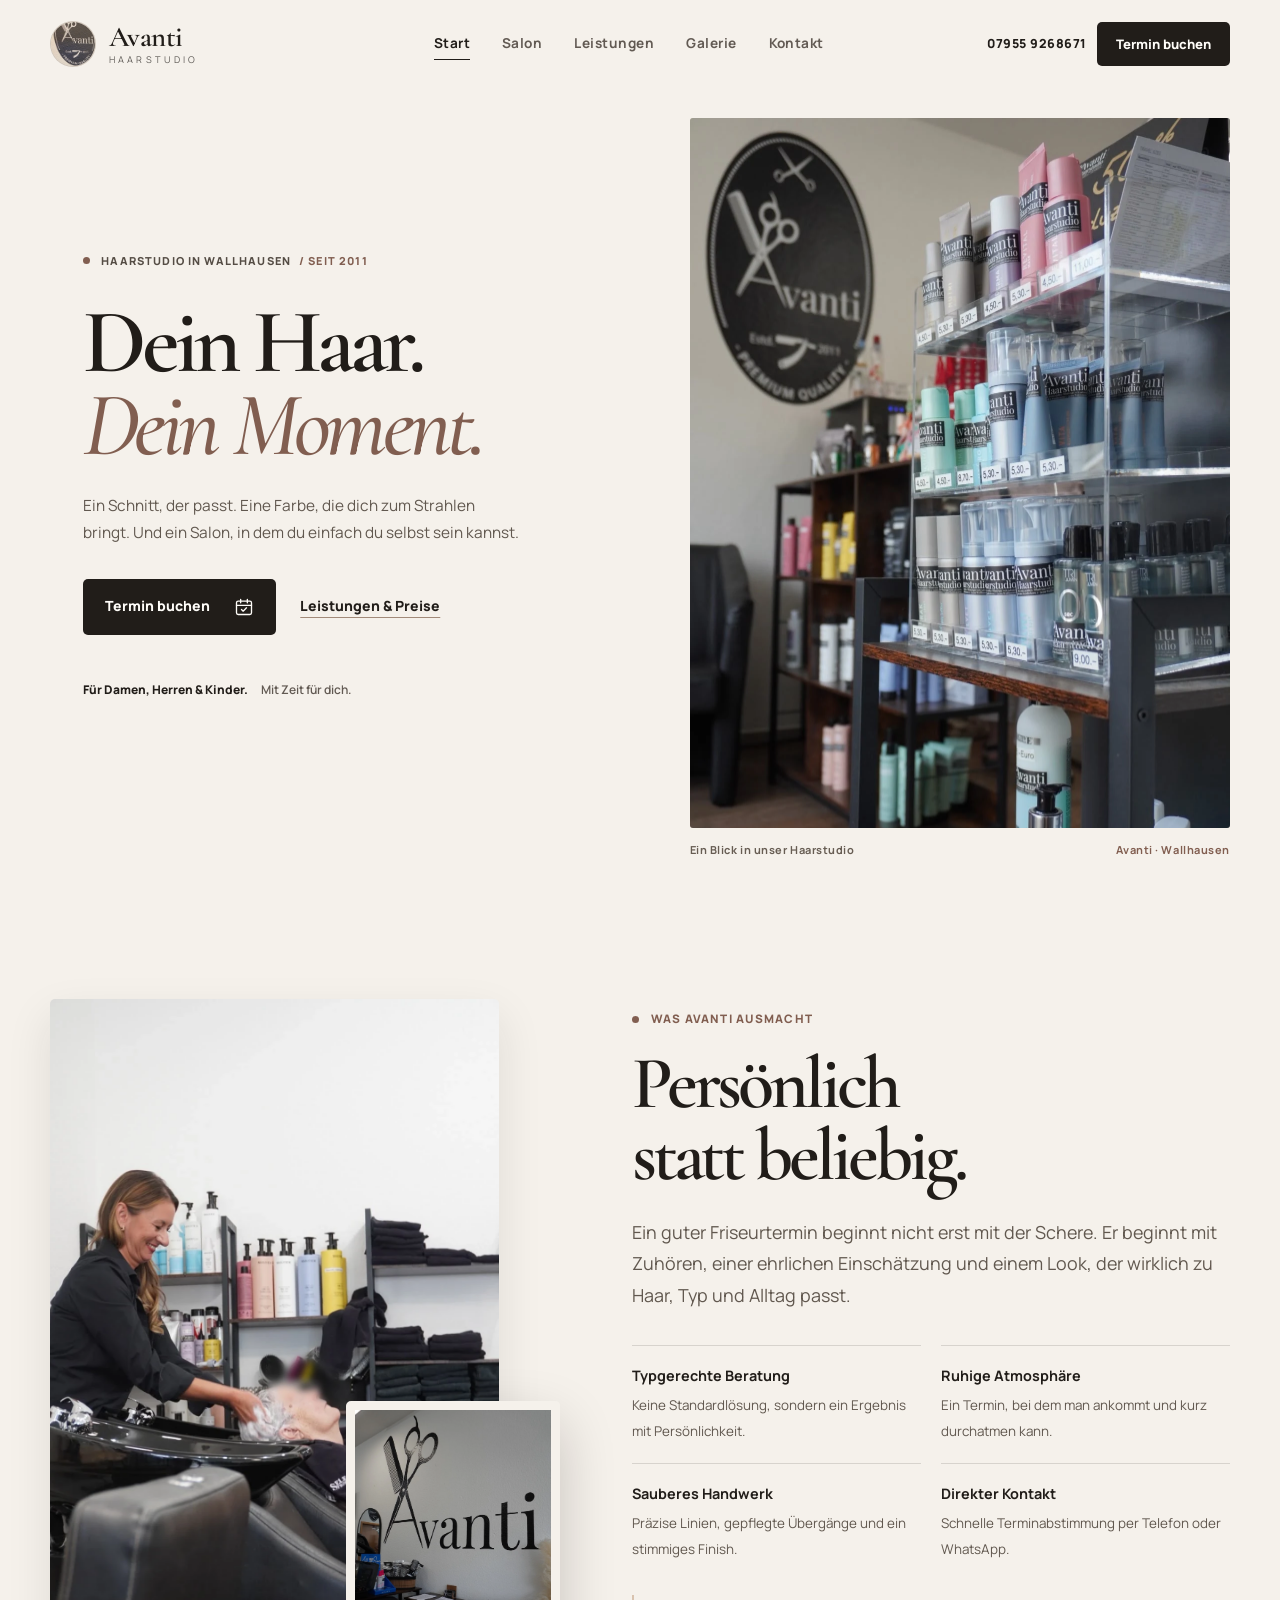
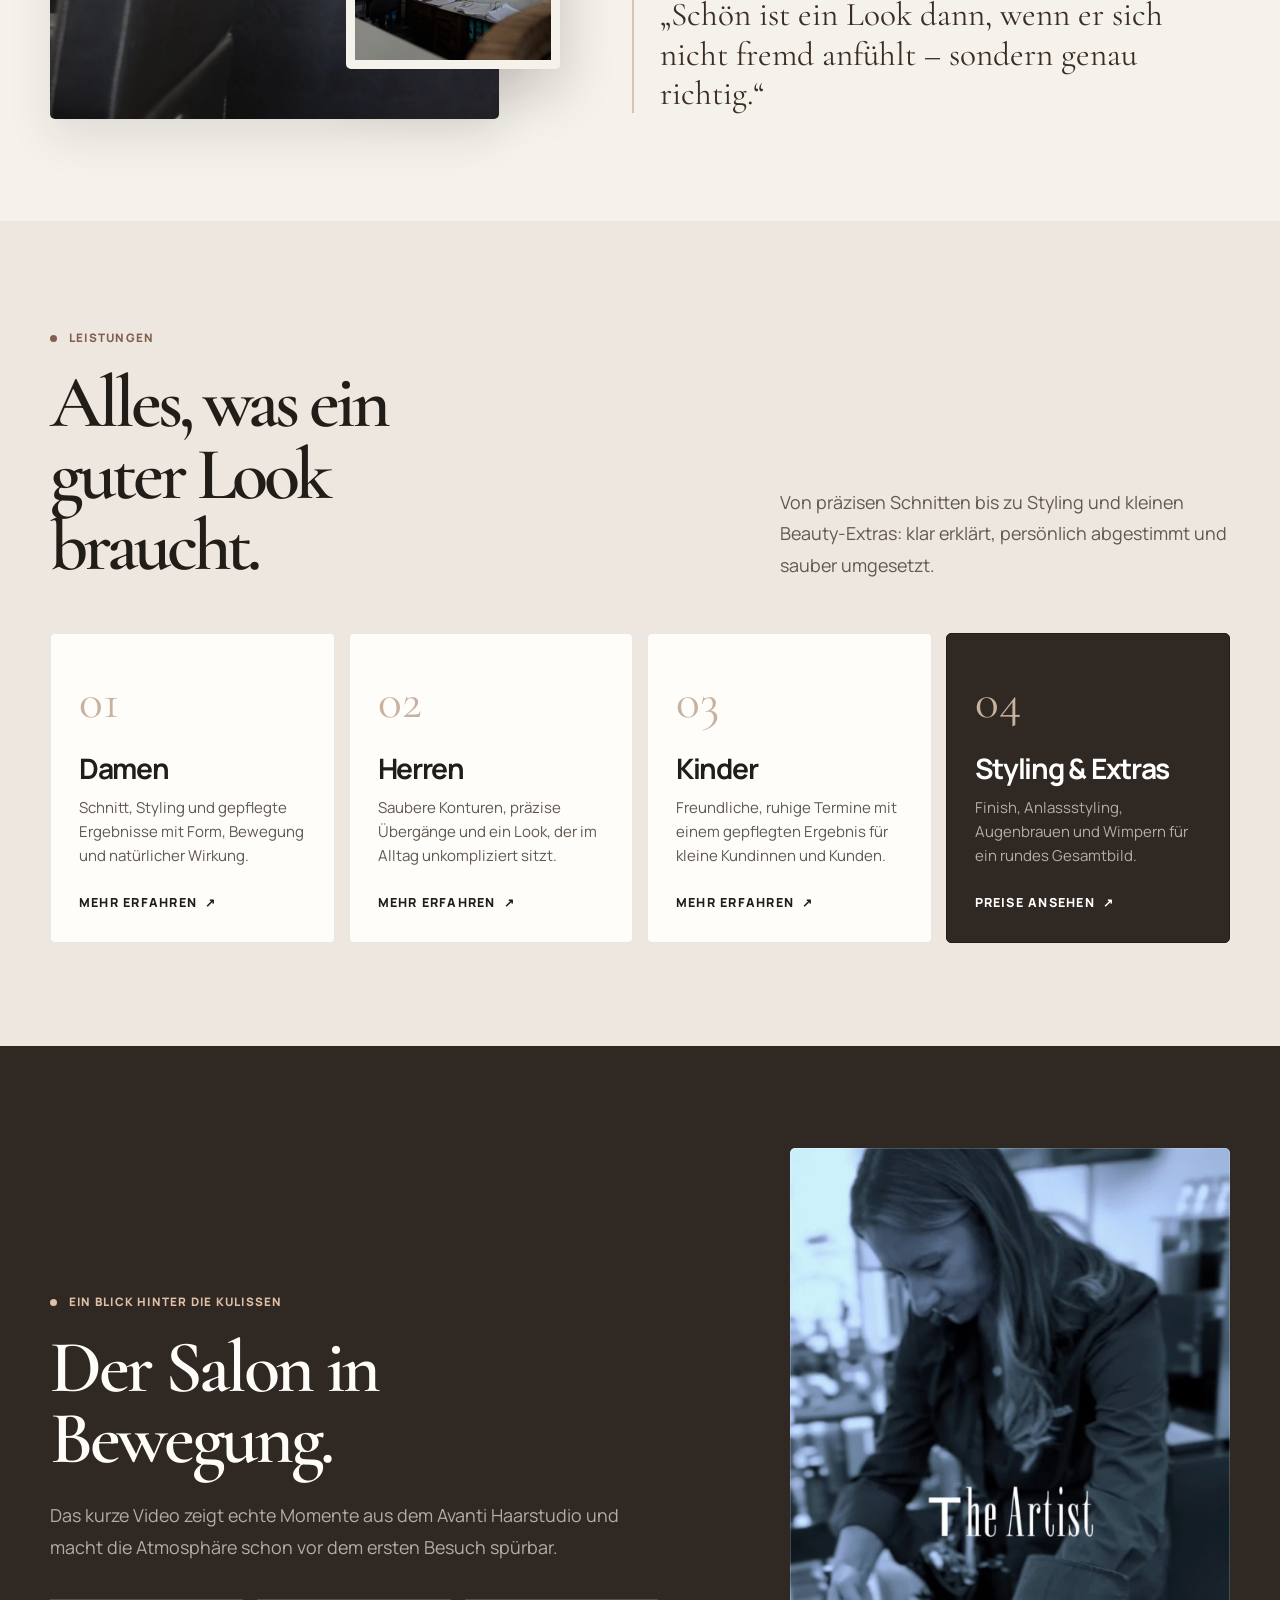
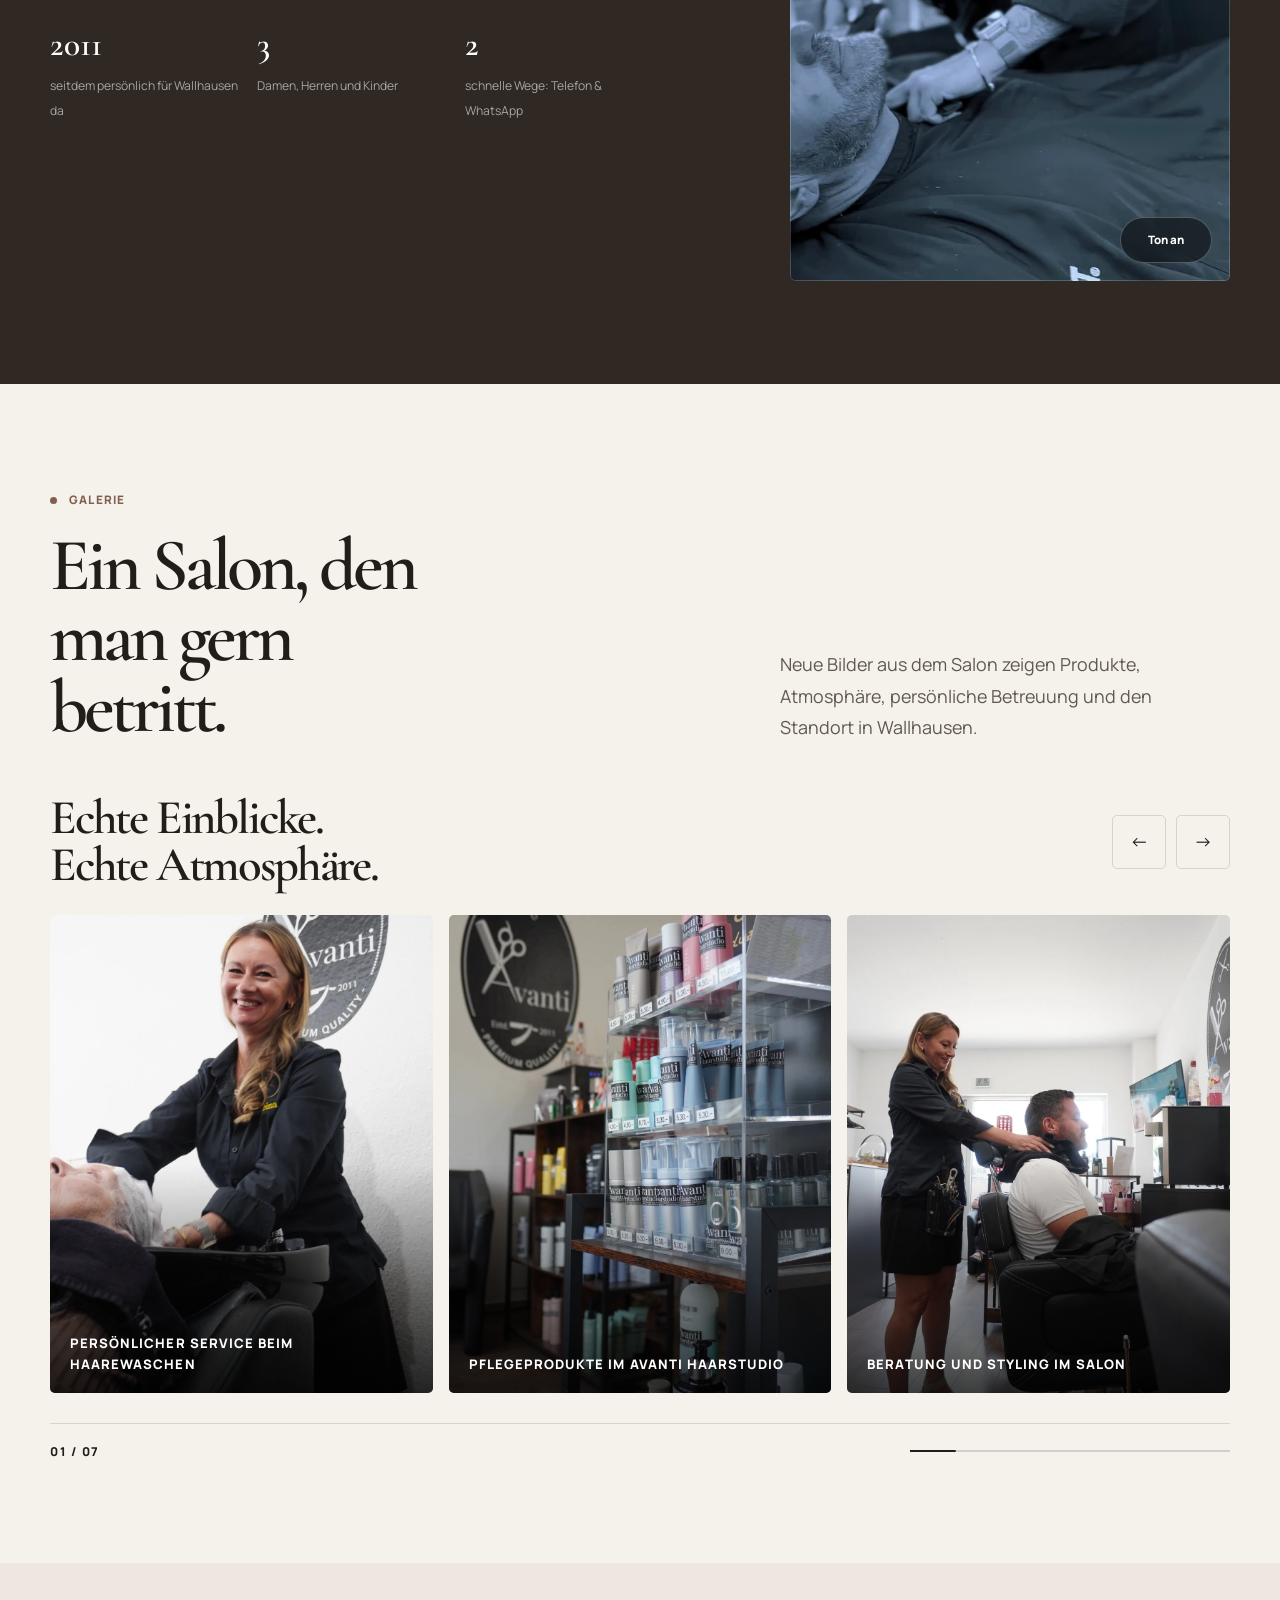
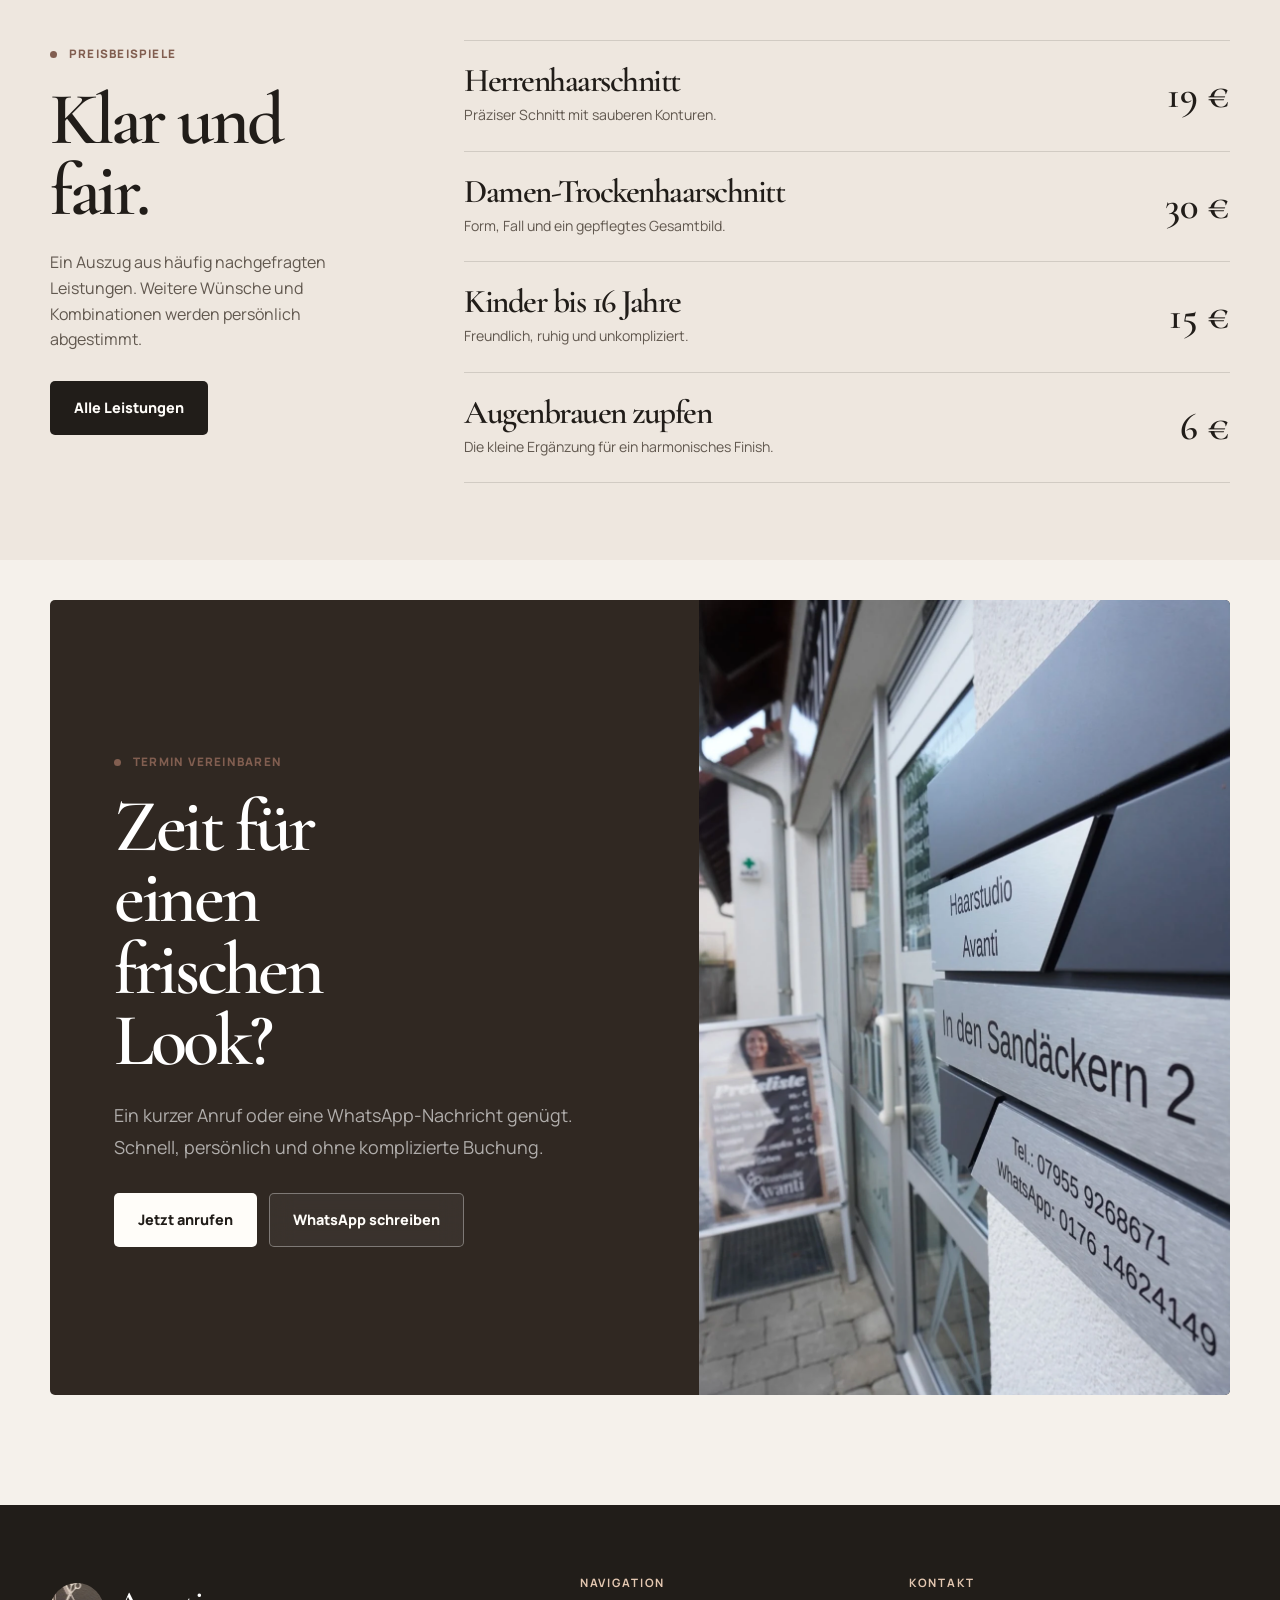
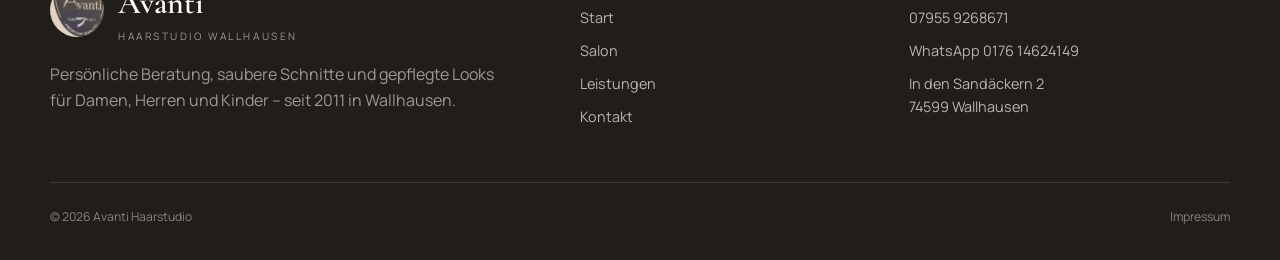
==== commit 510613b5: "Consolidate Avanti website design and read-only booking preview for phase 1" ====
--- a/index.html
+++ b/index.html
@@ -1,4 +1,4 @@
-<!doctype html><html lang="de"><head><meta charset="utf-8"><meta name="viewport" content="width=device-width,initial-scale=1"><title>Avanti Haarstudio | Moderner Friseur in Wallhausen</title><meta name="description" content="Avanti Haarstudio in Wallhausen – persönliche Beratung, Damen-, Herren- und Kinderhaarschnitte, Styling und gepflegte Ergebnisse."><meta name="theme-color" content="#f5f1eb"><link rel="preconnect" href="https://fonts.googleapis.com"><link rel="preconnect" href="https://fonts.gstatic.com" crossorigin><link href="https://fonts.googleapis.com/css2?family=Cormorant+Garamond:ital,wght@0,500;0,600;0,700;1,500;1,600&family=Manrope:wght@400;500;600;700;800&display=swap" rel="stylesheet"><link rel="icon" href="./assets/img/favicon.svg" type="image/svg+xml"><link rel="stylesheet" href="./assets/css/style-v7.css"><link rel="stylesheet" href="./assets/css/home-hero-v8.css"><script type="application/ld+json">{"@context": "https://schema.org", "@type": "HairSalon", "name": "Avanti Haarstudio", "url": "https://haarstudio-avanti.de/", "telephone": "07955 9268671", "address": {"@type": "PostalAddress", "streetAddress": "In den Sandäckern 2", "postalCode": "74599", "addressLocality": "Wallhausen", "addressCountry": "DE"}}</script></head><body data-page="home"><header class="site-header"><div class="header-shell"><a class="brand" href="./" aria-label="Avanti Haarstudio Startseite"><span class="brand__mark"><img src="./assets/img/logo-mark.webp" alt="Avanti Haarstudio Logo"></span><span class="brand__text"><strong>Avanti</strong><small>HAARSTUDIO</small></span></a><nav class="main-nav" id="mainNav" aria-label="Hauptnavigation"><a href="./" data-page-link="home">Start</a><a href="./salon/" data-page-link="salon">Salon</a><a href="./leistungen/" data-page-link="leistungen">Leistungen</a><a href="./#galerie">Galerie</a><a href="./kontakt/" data-page-link="kontakt">Kontakt</a></nav><div class="header-actions"><a class="header-phone" href="tel:079559268671">07955 9268671</a><a class="btn btn--light btn--small" href="./termin/">Termin buchen</a><button class="menu-toggle" id="menuToggle" type="button" aria-expanded="false" aria-controls="mainNav" aria-label="Menü öffnen"><span></span><span></span><span></span></button></div></div></header><div class="nav-backdrop" id="navBackdrop"></div><main><section class="avanti-hero" aria-labelledby="avanti-hero-title">
+<!doctype html><html lang="de"><head><meta charset="utf-8"><meta name="viewport" content="width=device-width,initial-scale=1"><title>Avanti Haarstudio | Moderner Friseur in Wallhausen</title><meta name="description" content="Avanti Haarstudio in Wallhausen – persönliche Beratung, Damen-, Herren- und Kinderhaarschnitte, Styling und gepflegte Ergebnisse."><meta name="theme-color" content="#f5f1eb"><link rel="preconnect" href="https://fonts.googleapis.com"><link rel="preconnect" href="https://fonts.gstatic.com" crossorigin><link href="https://fonts.googleapis.com/css2?family=Cormorant+Garamond:ital,wght@0,500;0,600;0,700;1,500;1,600&family=Manrope:wght@400;500;600;700;800&display=swap" rel="stylesheet"><link rel="icon" href="./assets/img/favicon.svg" type="image/svg+xml"><link rel="stylesheet" href="./assets/css/style-v7.css"><link rel="stylesheet" href="./assets/css/home-hero-v8.css"><script type="application/ld+json">{"@context": "https://schema.org", "@type": "HairSalon", "name": "Avanti Haarstudio", "url": "https://haarstudio-avanti.de/", "telephone": "07955 9268671", "address": {"@type": "PostalAddress", "streetAddress": "In den Sandäckern 2", "postalCode": "74599", "addressLocality": "Wallhausen", "addressCountry": "DE"}}</script><meta name="robots" content="noindex,nofollow"><link rel="stylesheet" href="./assets/css/editorial-v10.css?v=11"></head><body data-page="home"><header class="site-header"><div class="header-shell"><a class="brand" href="./" aria-label="Avanti Haarstudio Startseite"><span class="brand__mark"><img src="./assets/img/logo-mark.webp" alt="Avanti Haarstudio Logo"></span><span class="brand__text"><strong>Avanti</strong><small>HAARSTUDIO</small></span></a><nav class="main-nav" id="mainNav" aria-label="Hauptnavigation"><a href="./" data-page-link="home">Start</a><a href="./salon/" data-page-link="salon">Salon</a><a href="./leistungen/" data-page-link="leistungen">Leistungen</a><a href="./#galerie">Galerie</a><a href="./kontakt/" data-page-link="kontakt">Kontakt</a></nav><div class="header-actions"><a class="header-phone" href="tel:079559268671">07955 9268671</a><a class="btn btn--light btn--small" href="./termin/">Termin buchen</a><button class="menu-toggle" id="menuToggle" type="button" aria-expanded="false" aria-controls="mainNav" aria-label="Menü öffnen"><span></span><span></span><span></span></button></div></div></header><div class="nav-backdrop" id="navBackdrop"></div><main><section class="avanti-hero" aria-labelledby="avanti-hero-title">
   <div class="avanti-hero__layout">
     <div class="avanti-hero__copy">
       <div class="avanti-hero__eyebrow"><span class="avanti-hero__dot" aria-hidden="true"></span> Haarstudio in Wallhausen <span class="avanti-hero__since">/ Seit 2011</span></div>
--- a/assets/css/editorial-v10.css
+++ b/assets/css/editorial-v10.css
@@ -0,0 +1,10 @@
+/* Shared editorial styling based on V10; contact-specific overrides retained. */
+:root{--ink:#211d19;--ink-soft:#302822;--paper:#f5f1eb;--paper-2:#eee7df;--white:#fffdf9;--sand:#d9c3af;--sand-deep:#815e50;--muted:#61584f;--line:rgba(33,29,25,.14);--radius:5px;--radius-sm:5px;--shadow:0 18px 45px rgba(33,29,25,.10);--container:min(1440px,calc(100% - 100px))}
+body:not([data-page=home]) .site-header{background:#f5f1eb;color:#211d19}body:not([data-page=home]) .site-header.is-scrolled{background:rgba(245,241,235,.97);border-bottom:1px solid rgba(33,29,25,.1)}
+body:not([data-page=home]) .header-shell{width:var(--container);gap:22px}body:not([data-page=home]) .brand,body:not([data-page=home]) .header-phone{color:#211d19}body:not([data-page=home]) .brand__mark{border-color:rgba(33,29,25,.12)}body:not([data-page=home]) .main-nav>a{color:#625a53;letter-spacing:.035em;text-transform:none;font-size:.85rem;font-weight:700}body:not([data-page=home]) .main-nav>a:hover,body:not([data-page=home]) .main-nav>a.is-active{color:#211d19}body:not([data-page=home]) .main-nav>a::after{background:#211d19}body:not([data-page=home]) .header-actions .btn{background:#211d19;color:#fffdf9;box-shadow:none;min-height:44px}body:not([data-page=home]) .menu-toggle{color:#211d19;background:transparent;border-color:rgba(33,29,25,.2)}
+.btn{border-radius:5px;box-shadow:none}.btn--dark:hover,.header-actions .btn:hover{background:#815e50;color:white}.btn--outline-dark:hover,.btn--light:hover{background:#eee7df}.section{padding:clamp(64px,8vw,118px) 0}.section--compact{padding:clamp(54px,6vw,86px) 0}.section-label,.eyebrow,.kicker{letter-spacing:.105em}.section-label::before,.eyebrow::before{width:7px;height:7px;border-radius:50%;opacity:1}.section-head h2,.editorial-copy h2,.feature-copy h2{letter-spacing:-.055em}.section--dark{background:#302822}.service-card,.feature-copy,.feature-image,.contact-panel,.contact-side,.legal-card,.gallery-card,.editorial-media__detail,.video-frame,.contact-card{border-radius:5px}.service-card{box-shadow:none;min-height:310px}.service-card--dark,.contact-side,.legal-note,.contact-card{background:#302822}.contact-card__media::after{display:none}.contact-card__copy{align-self:center}.contact-card{min-height:430px}.contact-band{padding-top:40px}.video-frame{box-shadow:none}.gallery-arrow{border-radius:5px}.site-footer{background:#211d19}.footer-col h4{color:#e3c7b1}.mobile-actions{background:#211d19;border-radius:7px}.mobile-actions a{border-radius:4px}
+.editorial-page-hero{width:var(--container);margin-inline:auto;min-height:0;display:grid;grid-template-columns:minmax(0,1fr) minmax(0,.96fr);gap:clamp(36px,6vw,95px);align-items:center;overflow:visible;background:transparent;color:var(--ink);padding:calc(var(--header-h) + 38px) 0 46px;isolation:auto}.editorial-page-hero::before{display:none}.editorial-page-hero .page-hero__inner{grid-column:1;grid-row:1;width:100%;padding:25px 0 35px clamp(0px,2.6vw,42px);margin:0}.editorial-page-hero .page-hero__copy{max-width:100%;z-index:auto}.editorial-page-hero .page-hero__copy h1{max-width:100%;font-size:clamp(58px,6.15vw,100px);line-height:.92;margin:28px 0 24px;letter-spacing:-.055em;overflow-wrap:normal}.editorial-page-hero h1 em{color:var(--sand-deep);font-weight:500}.editorial-page-hero .eyebrow{color:var(--sand-deep)}.editorial-page-hero .page-hero__copy p{color:var(--muted);max-width:440px;font-size:clamp(15px,1.2vw,18px)}.editorial-page-hero .page-hero__media{position:relative;inset:auto;z-index:auto;grid-column:2;grid-row:1;min-width:0}.editorial-page-hero .page-hero__media img{width:100%;height:clamp(420px,40vw,600px);object-fit:cover;border-radius:3px}.page-hero__caption{font-size:10px;letter-spacing:.085em;color:var(--sand-deep);font-weight:800;padding-top:12px}.editorial-page-hero .page-hero__actions{margin-top:28px;gap:12px}.editorial-page-hero .btn{min-height:54px}.editorial-page-hero .btn--outline-dark{border-color:var(--line)}body[data-page=impressum] .editorial-page-hero .page-hero__media img{height:clamp(260px,28vw,380px)}body[data-page=impressum] .editorial-page-hero{padding-bottom:20px}
+.av-booking{width:var(--container);padding-top:calc(var(--header-h) + 38px);color:var(--ink)}.ab-cover{background:transparent;border-radius:0;grid-template-columns:minmax(0,1fr) minmax(0,.96fr);gap:clamp(36px,6vw,95px);min-height:0;overflow:visible}.ab-cover-copy{padding:25px 0 35px clamp(0px,2.6vw,42px)}.ab-cover h1{font-size:clamp(58px,6.15vw,100px);margin:24px 0;line-height:.92;letter-spacing:-.055em}.ab-cover p{font-size:16px;max-width:440px}.ab-cover-photo{min-height:clamp(330px,32vw,465px);border-radius:3px;overflow:hidden}.ab-cover-photo:after{background:linear-gradient(transparent,#211d1955)}.ab-preview{background:#eee7df;border:0;border-radius:4px;color:#61584f;padding:14px 16px;margin:24px 0;font-size:12px}.ab-preview strong{color:#211d19}.ab-layout{grid-template-columns:minmax(290px,.82fr) minmax(0,1.18fr);gap:20px}.ab-main{gap:20px;min-width:0}.ab-panel{border-radius:5px;box-shadow:none;border-color:var(--line);padding:clamp(18px,2.5vw,30px);min-width:0}.ab-title{align-items:center;gap:12px;margin-bottom:16px}.ab-title .ab-number{border-radius:50%;background:#eee7df;color:#815e50;width:33px;height:33px}.ab-title h2{font:600 clamp(27px,2.65vw,38px)/1 Cormorant Garamond,Georgia,serif;letter-spacing:-.035em}.ab-service{border-radius:4px;padding:12px;min-height:76px;background:#fffdf9}.ab-service.is-selected{background:#eee7df;border-color:#815e50;box-shadow:inset 0 0 0 1px #815e50}.ab-service-info strong,.ab-price{font-size:14px}.ab-service-info small{font-size:12px}.ab-pilot-persons{display:grid;grid-template-columns:repeat(3,minmax(0,1fr));gap:10px}.ab-pilot-persons button{min-width:0;border:1px solid var(--line);background:#fffdf9;border-radius:5px;display:flex;flex-direction:column;align-items:center;gap:7px;padding:14px 5px;text-align:center}.ab-pilot-persons button.is-selected{border-color:#815e50;background:#eee7df;box-shadow:inset 0 0 0 1px #815e50}.ab-pilot-persons strong{font-size:13px;overflow-wrap:anywhere}.ab-pilot-persons small{font-size:11px;color:#61584f;overflow-wrap:anywhere}.ab-pilot-day{width:100%;min-height:48px;padding:10px 12px;border:1px solid var(--line);border-radius:4px;background:#fffdf9;color:#211d19;font-weight:700;margin:6px 0 16px}.ab-pilot-slotgrid{display:grid;grid-template-columns:repeat(4,minmax(0,1fr));gap:8px}.ab-pilot-slot{min-height:45px;border:1px solid var(--line);border-radius:4px;background:#fffdf9;font-weight:800;font-size:13px}.ab-pilot-slot:hover{background:#eee7df}.av-booking .ab-pilot-slot.is-selected{background:#815e50;color:white;border-color:#815e50}.ab-pilot-empty{background:#eee7df;border-radius:4px;padding:14px;color:#61584f;font-size:13px}.ab-pilot-active{font-size:12px;color:#61584f;margin-top:14px}.ab-live-summary{display:flex;justify-content:space-between;align-items:center;gap:20px;background:#211d19;color:#fffdf9;padding:22px 25px;border-radius:5px;margin-top:20px}.ab-live-summary[hidden]{display:none}.ab-live-summary strong{display:block;font-size:16px}.ab-live-summary span{display:block;font-size:13px;color:#e6d9ce;margin-top:4px}.av-booking .ab-live-summary button{min-height:50px;border:0;border-radius:5px;background:#f5f1eb;color:#211d19;padding:12px 20px;font-size:13px;font-weight:800}.ab-live-summary button:disabled{opacity:.65;cursor:not-allowed}.ab-dialog,.ab-dialog .ab-submit,.ab-dialog .ab-cancel,.ab-dialog input{border-radius:5px}.av-booking [hidden]{display:none!important}
+@media(max-width:1100px){:root{--container:calc(100% - 64px)}.editorial-page-hero .page-hero__inner,.ab-cover-copy{padding-left:0}.editorial-page-hero .page-hero__copy h1,.ab-cover h1{font-size:clamp(50px,6.6vw,78px)}.ab-layout{grid-template-columns:minmax(260px,.8fr) minmax(0,1.2fr)}}
+@media(max-width:860px){:root{--container:calc(100% - 40px)}body:not([data-page=home]) .main-nav{background:#f5f1eb;border-color:rgba(33,29,25,.12);box-shadow:0 16px 42px rgba(33,29,25,.17)}body:not([data-page=home]) .main-nav>a{background:rgba(33,29,25,.045)}.editorial-page-hero,.ab-cover{grid-template-columns:minmax(0,1fr);gap:24px}.editorial-page-hero{padding:calc(var(--header-h) + 30px) 0 24px}.editorial-page-hero .page-hero__inner{grid-column:1;grid-row:1;padding:0}.editorial-page-hero .page-hero__media{grid-column:1;grid-row:2}.editorial-page-hero .page-hero__media img{height:clamp(290px,65vw,480px)}.editorial-page-hero .page-hero__copy h1,.ab-cover h1{font-size:clamp(54px,10.5vw,82px)}.av-booking{padding-top:calc(var(--header-h) + 30px)}.ab-cover-copy{padding:0}.ab-cover-photo{min-height:clamp(200px,48vw,340px)}.ab-layout{grid-template-columns:minmax(0,1fr)}.contact-card__copy{padding:35px}.contact-band{padding-top:20px}}
+@media(max-width:440px){.editorial-page-hero .page-hero__copy h1,.ab-cover h1{font-size:clamp(46px,12.2vw,58px);margin:20px 0}.editorial-page-hero .page-hero__actions{display:grid}.ab-layout,.ab-main{gap:12px}.ab-panel{padding:15px}.ab-pilot-slotgrid{grid-template-columns:repeat(3,minmax(0,1fr))}.ab-pilot-persons{grid-template-columns:repeat(2,minmax(0,1fr))}.ab-live-summary{flex-direction:column;align-items:stretch;padding:18px}.ab-service{padding:9px;gap:8px}.ab-service-info strong,.ab-price{font-size:12px}.contact-card__copy{padding:25px}}
